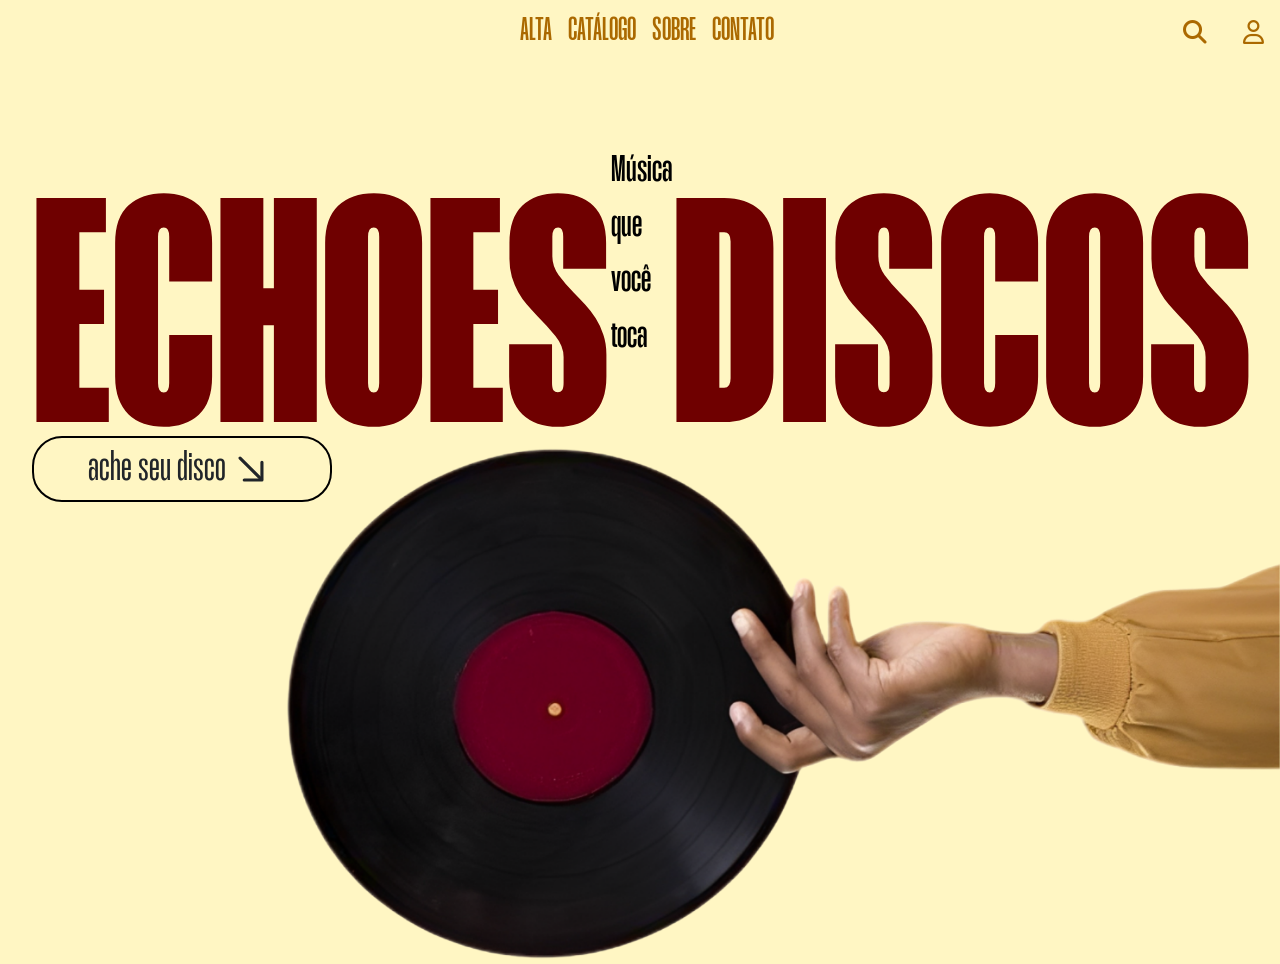
==== index.html @ 14f01882 "commit 1.0 header e hero section completas, sem reponsividade" ====
<!DOCTYPE html>
<html lang="en">
<head>
    <meta charset="UTF-8">
    <meta name="viewport" content="width=device-width, initial-scale=1.0">
    <link rel="icon" type="image/x-icon" href="./assets/img/favicon.png">
    <title>Echoes Discos</title>
    <link href="https://cdn.jsdelivr.net/npm/bootstrap@5.3.8/dist/css/bootstrap.min.css" rel="stylesheet" integrity="sha384-sRIl4kxILFvY47J16cr9ZwB07vP4J8+LH7qKQnuqkuIAvNWLzeN8tE5YBujZqJLB" crossorigin="anonymous">
    <link rel="stylesheet" href="https://cdnjs.cloudflare.com/ajax/libs/font-awesome/6.5.1/css/all.min.css" integrity="sha512-DTOQO9RWCH3ppGqcWaEA1BIZOC6xxalwEsw9c2QQeAIftl+Vegovlnee1c9QX4TctnWMn13TZye+giMm8e2LwA==" crossorigin="anonymous" referrerpolicy="no-referrer"/>
    <link href="style.css" rel="stylesheet">
</head>
<body>
    <nav class="navbar navbar-expand-lg">
        <div class="container-fluid">
            <button class="navbar-toggler" type="button" data-bs-toggle="collapse" data-bs-target="#navbarNav" aria-controls="navbarNav" aria-expanded="false" aria-label="Toggle navigation">
            <span class="navbar-toggler-icon"></span>
            </button>
            <div class="collapse navbar-collapse" id="navbarNav">
                <ul class="navbar-nav">
                    <li class="nav-item">
                    <a class="nav-link" href="#">Alta</a>
                    </li>
                    <li class="nav-item">
                    <a class="nav-link" href="#">Catálogo</a>
                    </li>
                    <li class="nav-item">
                    <a class="nav-link" href="#">Sobre</a>
                    </li>
                    <li class="nav-item">
                    <a class="nav-link" href="#">Contato</a>
                    </li>
                </ul>
            </div>
        </div>
        
        
        <i class="fa-solid fa-magnifying-glass fa-xl" style="color: #ab6900; width: 3rem;"></i>
        <i class="fa-regular fa-user fa-xl" style="color: #ab6900;"></i>
    </nav>

    <section class="hero">

        <div class="title">
            <h1 class="echoes">ECHOES</h1>
            <p class="desc">Música que você toca</p>
            <h1 class="discos">DISCOS</h1>
        </div>

        <div class="button">
            <a href="#catalogue" class="btn">ache seu disco<svg width="50" height="50" fill="none" viewBox="0 0 24 24"> <path stroke="currentColor" stroke-linecap="round" stroke-linejoin="round" stroke-width="1.5" d="M17.25 8.75V17.25H8.75"></path><path stroke="currentColor" stroke-linecap="round" stroke-linejoin="round" stroke-width="1.5" d="M17 17L6.75 6.75"></path>
            </svg></a>
        </div>

        <div class="arm">
            <img src="./assets/img/bracoreso.png" class="arm-vinyl" alt="Mão segurando disco">
        </div>
    </section>

    <script src="https://cdn.jsdelivr.net/npm/bootstrap@5.3.8/dist/js/bootstrap.bundle.min.js" integrity="sha384-FKyoEForCGlyvwx9Hj09JcYn3nv7wiPVlz7YYwJrWVcXK/BmnVDxM+D2scQbITxI" crossorigin="anonymous"></script>
</body>
</html>
---- style.css ----
/* Fontes */

@font-face {
    font-family: 'Mango';
    src: url('./assets/fonts/MangoGrotesque-Black.ttf') format('truetype');
    font-weight: 900;
}

@font-face {
    font-family: 'Mango';
    src: url('./assets/fonts/MangoGrotesque-Bold.ttf') format('truetype');
    font-weight: 800;
}

@font-face {
    font-family: 'Mango';
    src: url('./assets/fonts/MangoGrotesque-ExtraBold.ttf') format('truetype');
    font-weight: 700;
}

@font-face {
    font-family: 'Mango';
    src: url('./assets/fonts/MangoGrotesque-Medium.ttf') format('truetype');
    font-weight: 600;
}

@font-face {
    font-family: 'Mango';
    src: url('./assets/fonts/MangoGrotesque-Regular.ttf') format('truetype');
    font-weight: 500;
}

@font-face {
    font-family: 'Mango';
    src: url('./assets/fonts/MangoGrotesque-SemiBold.ttf') format('truetype');
    font-weight: 400;
}

/* Cores */
:root {
    --bege: #FFF6C3;
    --vermelho-fundo: #320D01;
    --vermelho-fonte: #6F0000;
    --amarelo: #AB6900;
    --amarelo-hover: #593700
}

/* Geral */

html {
    scroll-behavior: smooth;
}

body {
    margin: 0px;
    padding: 0px;
}

/* Header */

.navbar.navbar-expand-lg {
    background-color: var(--bege);
    display: flex;
}

.collapse.navbar-collapse {
    background-color: var(--bege);
    justify-content: center;
    padding-left: 7rem;
}

.nav-link {
    color: var(--amarelo);
    font-family: 'Mango';
    font-weight: 600;
    font-size: 2rem;
    padding: 0px;
    text-transform: uppercase;
}

.nav-link:hover {
    color: var(--amarelo-hover);
    text-decoration: underline;
    text-decoration-thickness: 1.5px;
}

i {
    justify-content: right;
    margin-right: 1rem;
}

i:hover {
    color: var(--amarelo-hover) !important;
}

/* Hero */

.hero {
    height: 100vh;
    background-color: var(--bege);
    display: flex;
    position: relative;
    flex-direction: column;
    padding-left: 2rem;
    padding-right: 2rem;
    padding-top: 5rem;
}

/* Hero - imagem */

.arm {
    bottom: 0;
    right: 0;
    z-index: 100;
    position: absolute;
}

.arm-vinyl {
    width: 63rem;
}

/* Hero - textos */

.title {
    display: flex;
    flex-direction: row;
    color: var(--vermelho-fonte);
    width: 100%;
    margin-bottom: -100px;
}

.echoes {
    font-family: 'Mango';
    font-weight: 700;
    font-size: 20rem;
}

.discos {
    font-family: 'Mango';
    font-weight: 700;
    font-size: 20rem;
    margin-left: auto;
}

.desc {
    font-family: 'Mango';
    font-weight: 600;
    font-size: 2.3rem;
    margin-left: auto;
    margin-left: auto;
    color: black;
}

/* Hero - botão */

.button {
    width: 300px;
    border: 2px solid black;
    border-radius: 30px;
    text-align: center;
    margin-bottom: auto;
    transition: transform 0.3s ease;
}

.btn {
    font-family: 'Mango';
    font-weight: 500;
    font-size: 2.5rem;
    padding-top: 0px;
    padding-bottom: 0px;
}

.button:hover {
    transform: scale(1.1);
}
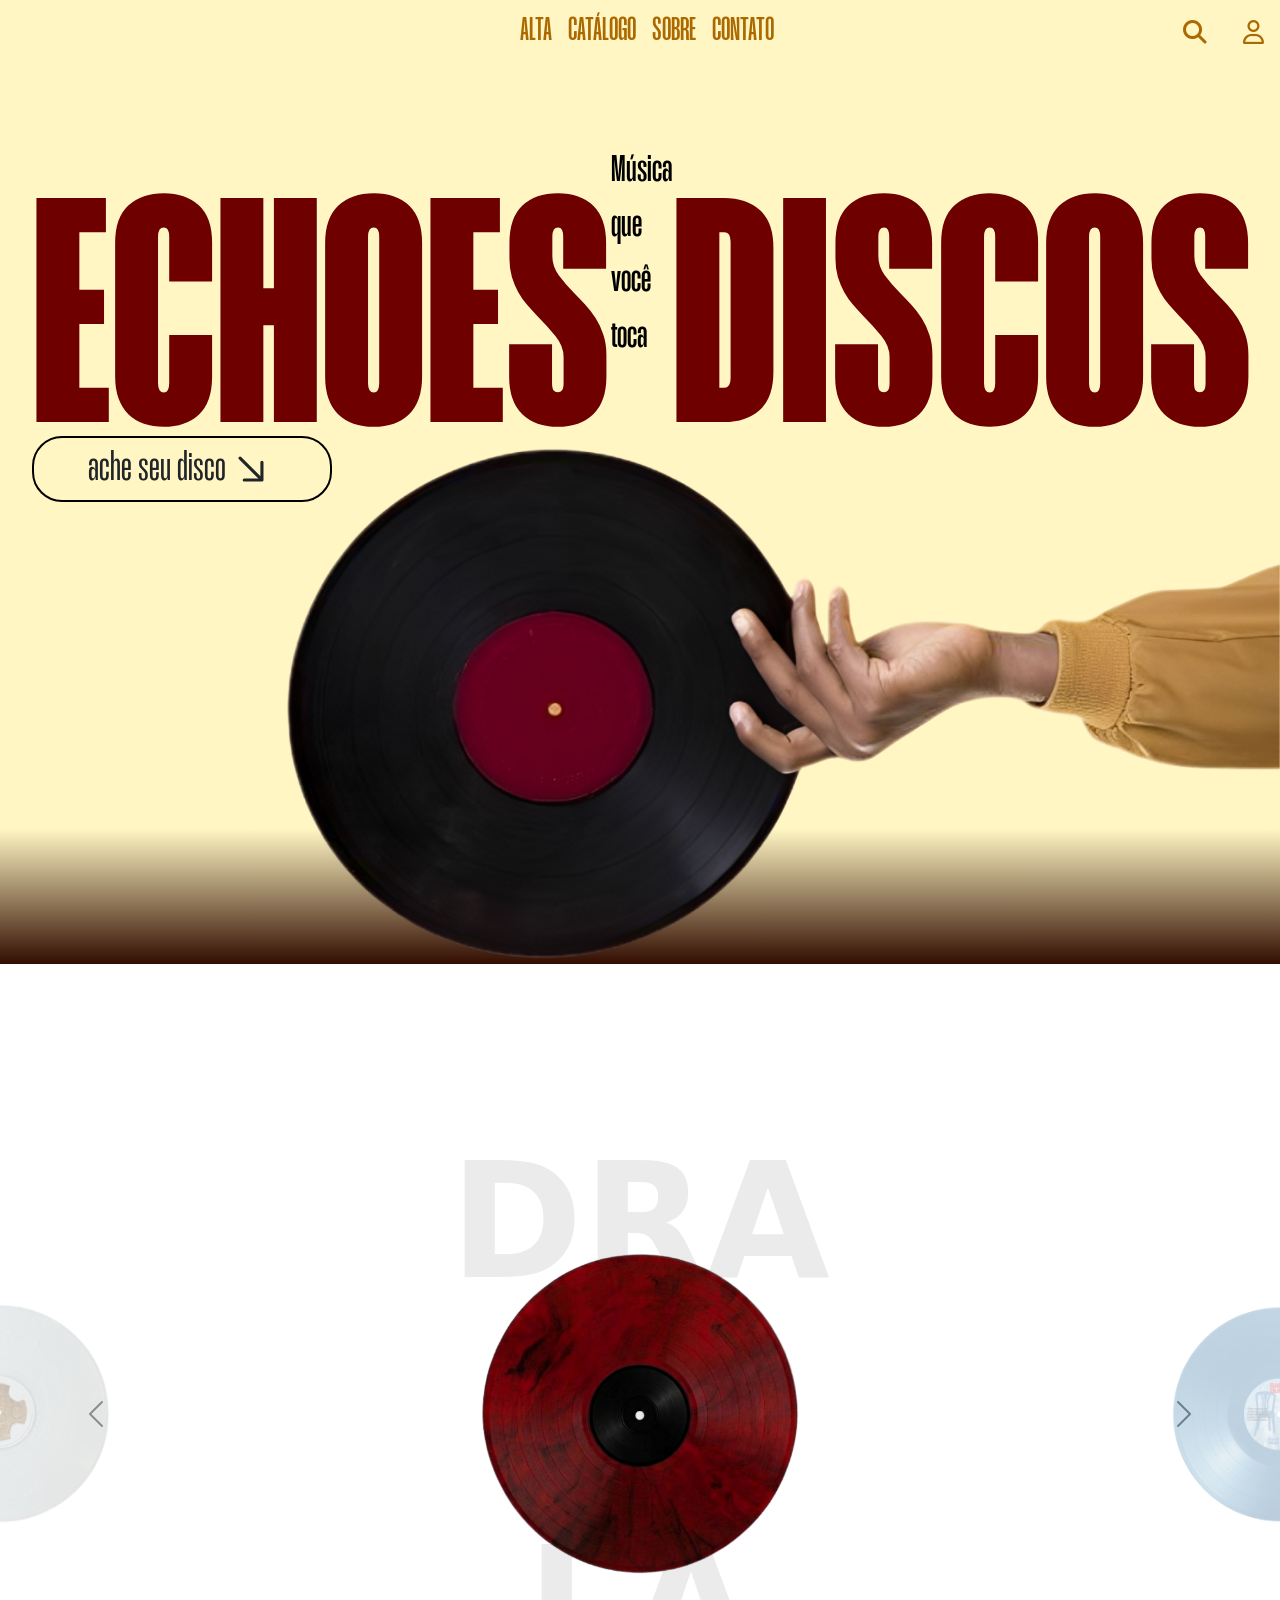
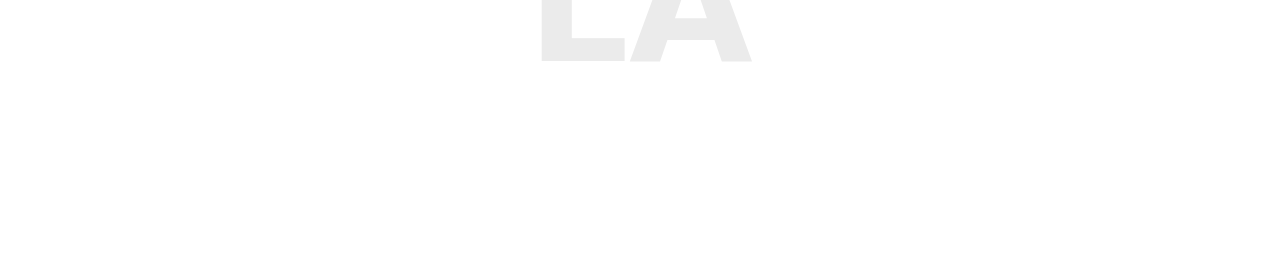
==== commit 86dafeaa: "commit 2.0 carrossel em alta (apenas html e css) e protótipo (não funcional ainda) do javascript do " ====
--- a/index.html
+++ b/index.html
@@ -56,6 +56,81 @@
         </div>
     </section>
 
+    <div id="customCarousel" class="carousel slide" data-bs-ride="carousel">
+
+  <div class="carousel-inner">
+
+    <!-- SLIDE 1 -->
+    <div class="carousel-item active" data-bg="#320D01">
+      <div class="carousel-content">
+
+        <h1 class="bg-text">DRA<br>CU<br>LA</h1>
+
+        <img src="./assets/img/dracula.png" class="disco-principal">
+
+        <div class="side-preview left">
+          <img src="./assets/img/mansbff.png">
+        </div>
+
+        <div class="side-preview right">
+          <img src="./assets/img/dtmf.png">
+        </div>
+
+      </div>
+    </div>
+
+    <!-- SLIDE 2 -->
+    <div class="carousel-item" data-bg="#003459">
+      <div class="carousel-content">
+        
+        <h1 class="bg-text">DEBÍ<br>TIRAR<br>MAS<br>FOTOS</h1>
+
+        <img src="./assets/img/dtmf.png" class="disco-principal">
+
+        <div class="side-preview left">
+          <img src="./assets/img/dracula.png">
+        </div>
+
+        <div class="side-preview right">
+          <img src="./assets/img/mansbff.png">
+        </div>
+
+      </div>
+    </div>
+
+    <!-- SLIDE 3 -->
+    <div class="carousel-item" data-bg="#80BFD3">
+      <div class="carousel-content">
+
+        <h1 class="bg-text">MAN'S<br>BEST<br>FRIEND</h1>
+
+        <img src="./assets/img/mansbff.png" class="disco-principal">
+
+        <div class="side-preview left">
+          <img src="./assets/img/dtmf.png">
+        </div>
+
+        <div class="side-preview right">
+          <img src="./assets/img/dracula.png">
+        </div>
+
+      </div>
+    </div>
+
+  </div>
+
+  <!-- CONTROLES -->
+  <button class="carousel-control-prev" type="button" data-bs-target="#customCarousel" data-bs-slide="prev">
+    <span class="carousel-control-prev-icon"></span>
+  </button>
+
+  <button class="carousel-control-next" type="button" data-bs-target="#customCarousel" data-bs-slide="next">
+    <span class="carousel-control-next-icon"></span>
+  </button>
+
+</div>
+
     <script src="https://cdn.jsdelivr.net/npm/bootstrap@5.3.8/dist/js/bootstrap.bundle.min.js" integrity="sha384-FKyoEForCGlyvwx9Hj09JcYn3nv7wiPVlz7YYwJrWVcXK/BmnVDxM+D2scQbITxI" crossorigin="anonymous"></script>
+    <script src="style.css"></script>
 </body>
 </html>
--- a/style.css
+++ b/style.css
@@ -97,7 +97,7 @@
 
 .hero {
     height: 100vh;
-    background-color: var(--bege);
+    background: linear-gradient(#FFF6C3 85%, #320D01); 
     display: flex;
     position: relative;
     flex-direction: column;
@@ -172,4 +172,80 @@
 
 .button:hover {
     transform: scale(1.1);
+}
+
+/* Em Alta - carrossel */
+
+#customCarousel {
+  height: 100vh;
+  transition: background-color 0.5s ease;
+}
+
+.carousel-item {
+  height: 100vh;
+}
+
+.carousel-content {
+  position: relative;
+  width: 100%;
+  height: 100%;
+}
+
+/* Em Alta - carrossel - texto de fundo */
+
+.bg-text {
+  position: absolute;
+  width: 100%;
+  text-align: center;
+  top: 50%;
+  transform: translateY(-50%);
+  font-size: 10rem;
+  font-weight: bold;
+  color: black;
+  opacity: 0.08;
+  z-index: 1;
+}
+
+/* Em Alta - carrossel - disco central */
+
+.disco-principal {
+  position: absolute;
+  width: 320px;
+  left: 50%;
+  top: 50%;
+  transform: translate(-50%, -50%);
+  z-index: 3;
+}
+
+/* Em Alta - carrossel - previews */
+
+.side-preview {
+  position: absolute;
+  top: 50%;
+  transform: translateY(-50%);
+  width: 220px;
+  height: 220px;
+  overflow: hidden;
+  opacity: 0.3;
+  z-index: 2;
+}
+
+.side-preview img {
+  width: 100%;
+  height: 100%;
+  object-fit: cover;
+  border-radius: 50%;
+}
+
+.side-preview.left {
+  left: -110px;
+}
+
+.side-preview.right {
+  right: -110px;
+}
+
+.carousel-control-prev-icon,
+.carousel-control-next-icon {
+  filter: invert(1);
 }
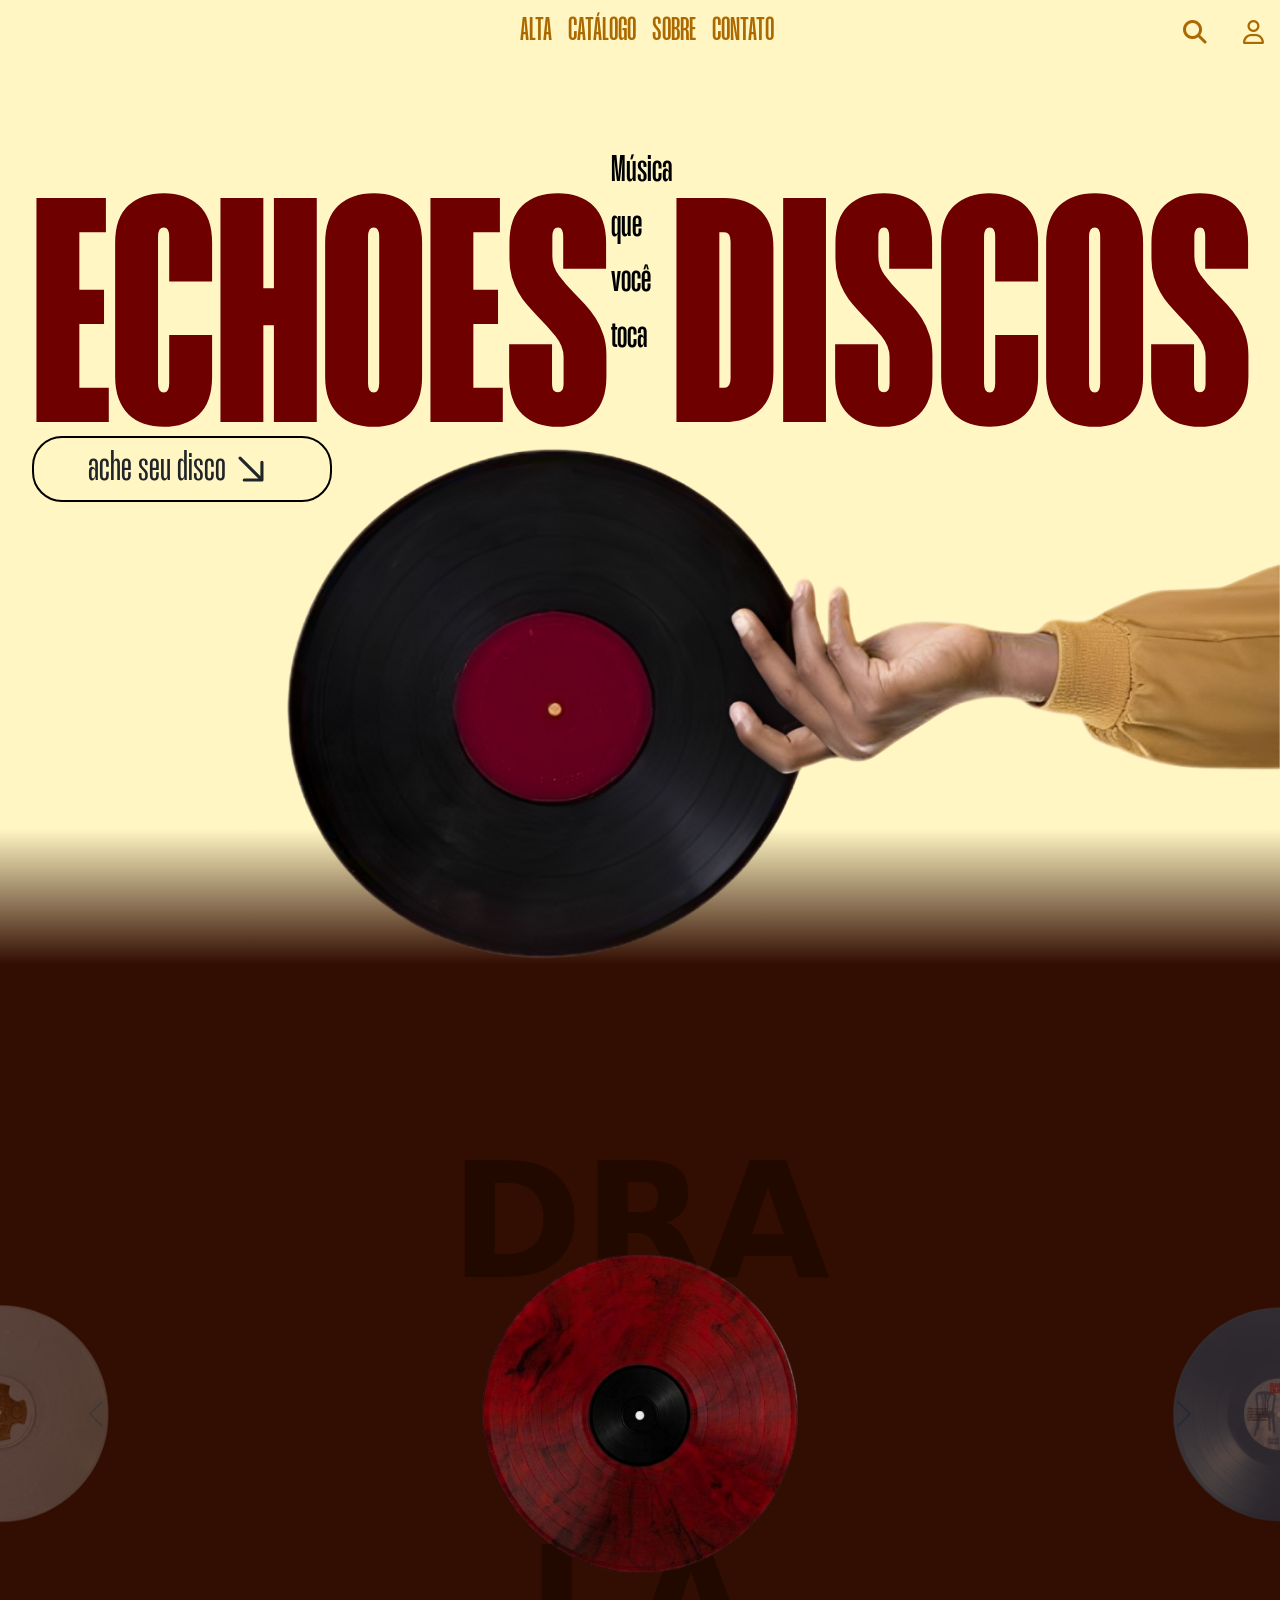
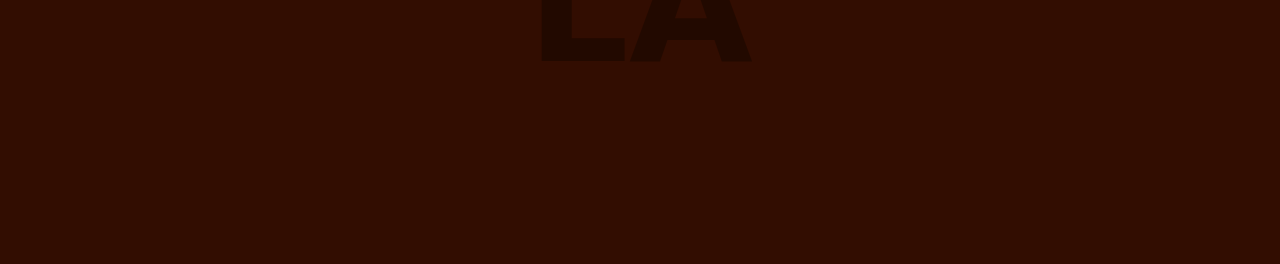
==== commit c3388bac: "commit 3.0 Carrossel funcional yippie" ====
--- a/index.html
+++ b/index.html
@@ -60,7 +60,6 @@
 
   <div class="carousel-inner">
 
-    <!-- SLIDE 1 -->
     <div class="carousel-item active" data-bg="#320D01">
       <div class="carousel-content">
 
@@ -79,7 +78,6 @@
       </div>
     </div>
 
-    <!-- SLIDE 2 -->
     <div class="carousel-item" data-bg="#003459">
       <div class="carousel-content">
         
@@ -98,7 +96,6 @@
       </div>
     </div>
 
-    <!-- SLIDE 3 -->
     <div class="carousel-item" data-bg="#80BFD3">
       <div class="carousel-content">
 
@@ -119,7 +116,6 @@
 
   </div>
 
-  <!-- CONTROLES -->
   <button class="carousel-control-prev" type="button" data-bs-target="#customCarousel" data-bs-slide="prev">
     <span class="carousel-control-prev-icon"></span>
   </button>
@@ -131,6 +127,6 @@
 </div>
 
     <script src="https://cdn.jsdelivr.net/npm/bootstrap@5.3.8/dist/js/bootstrap.bundle.min.js" integrity="sha384-FKyoEForCGlyvwx9Hj09JcYn3nv7wiPVlz7YYwJrWVcXK/BmnVDxM+D2scQbITxI" crossorigin="anonymous"></script>
-    <script src="style.css"></script>
+    <script src="script.js"></script>
 </body>
 </html>
--- a/style.css
+++ b/style.css
@@ -202,7 +202,7 @@
   font-size: 10rem;
   font-weight: bold;
   color: black;
-  opacity: 0.08;
+  opacity: 0.30;
   z-index: 1;
 }
 
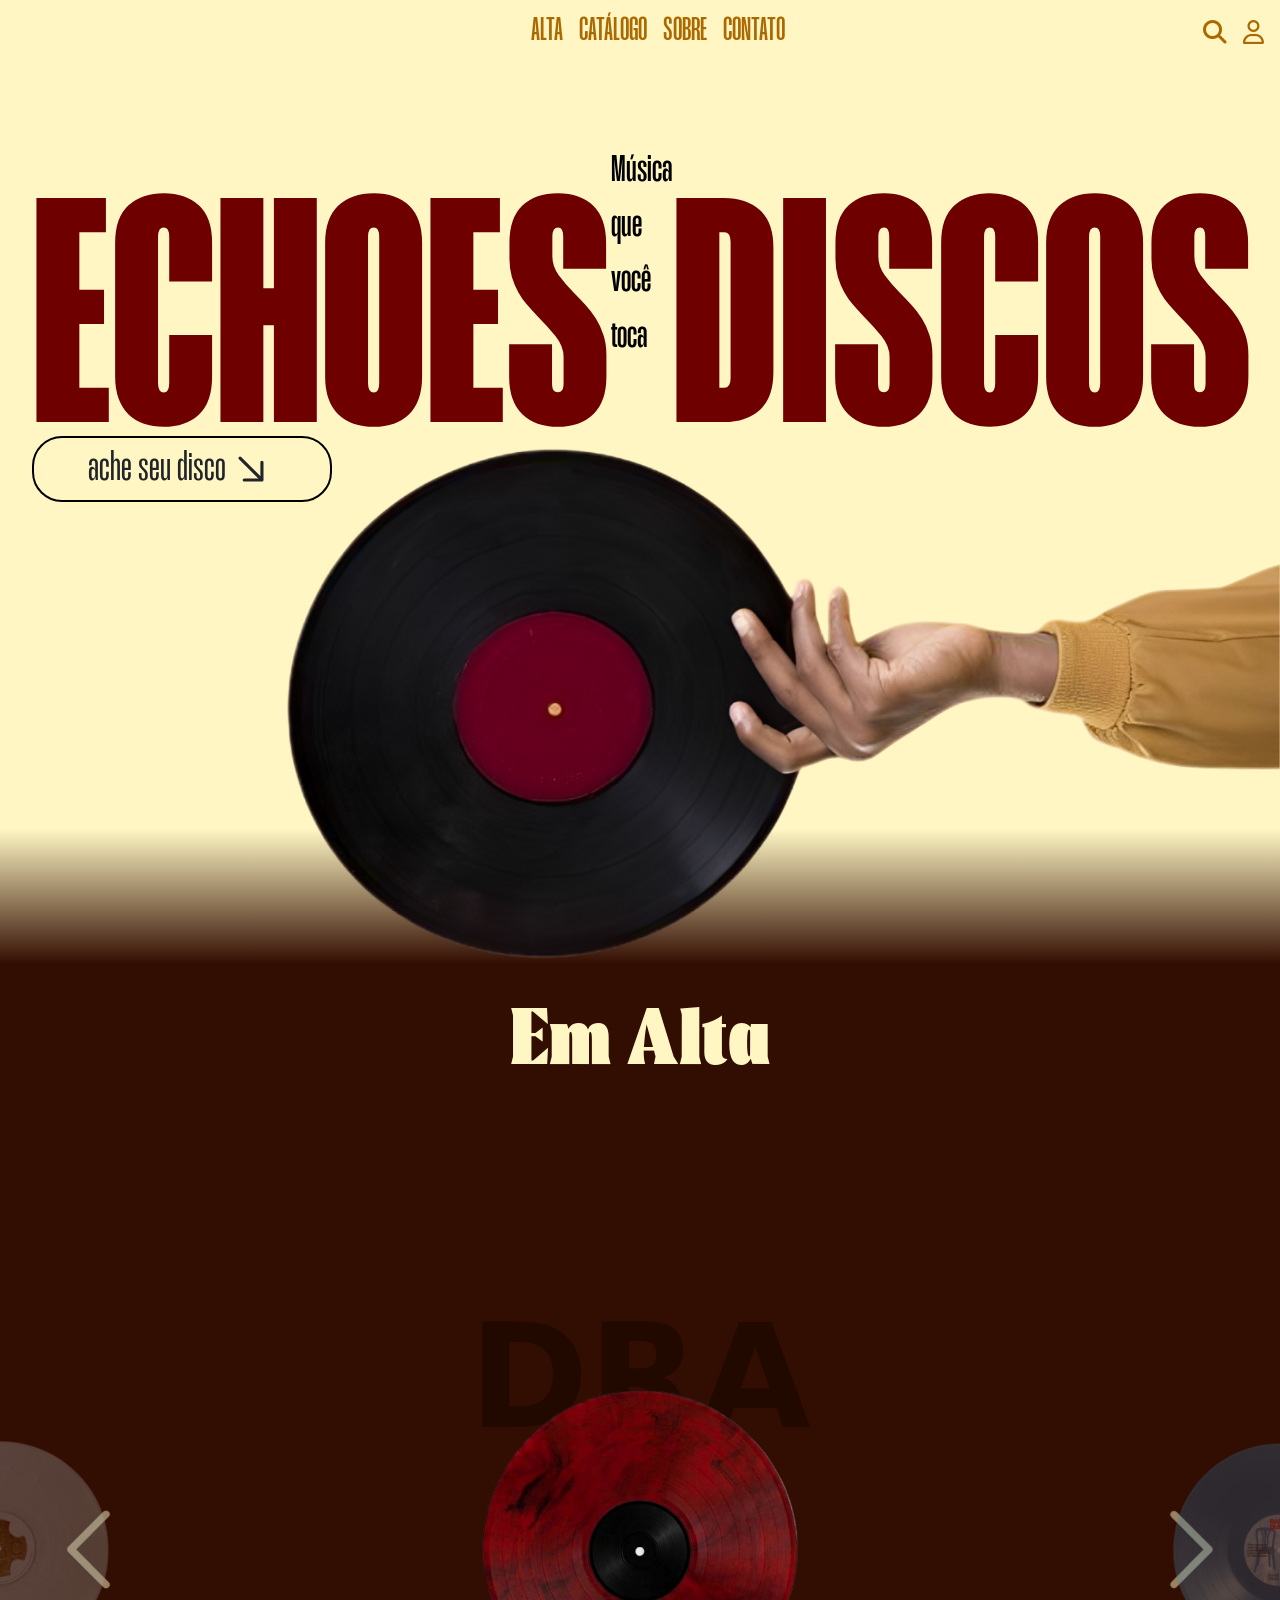
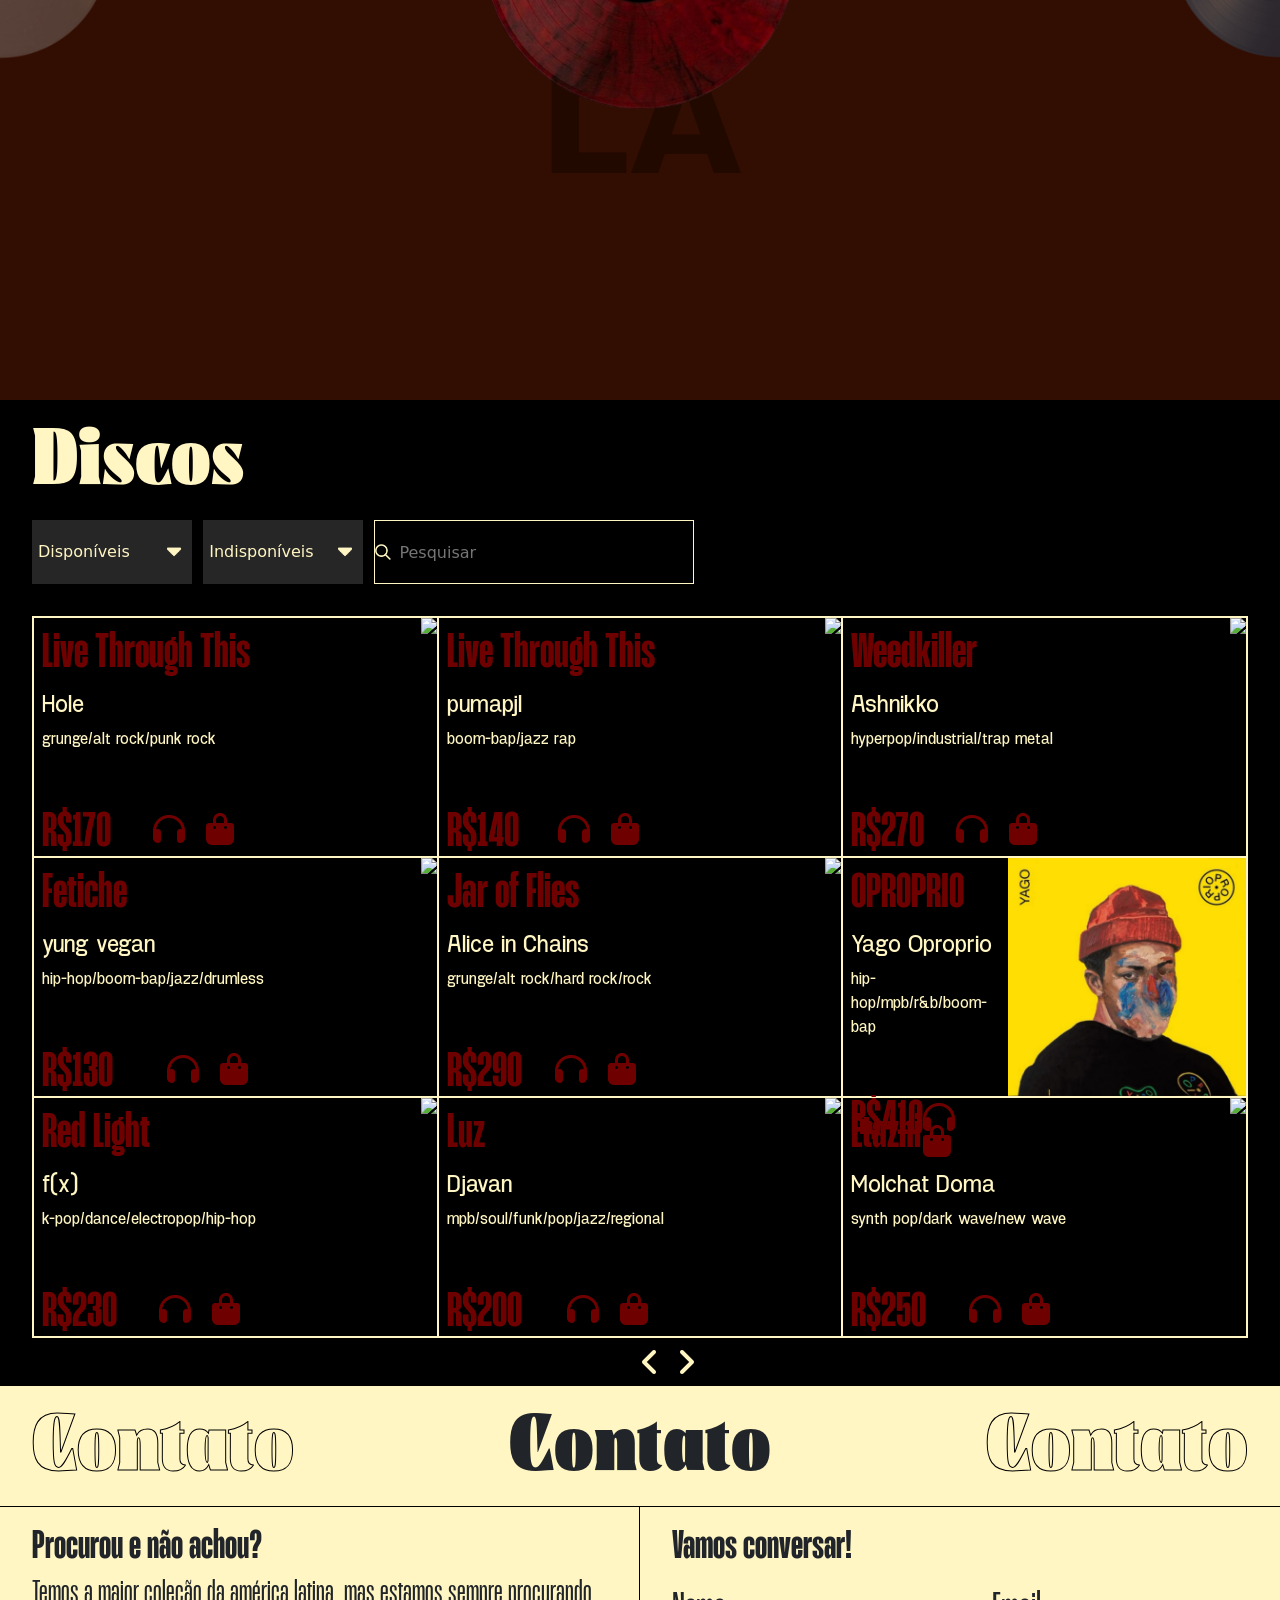
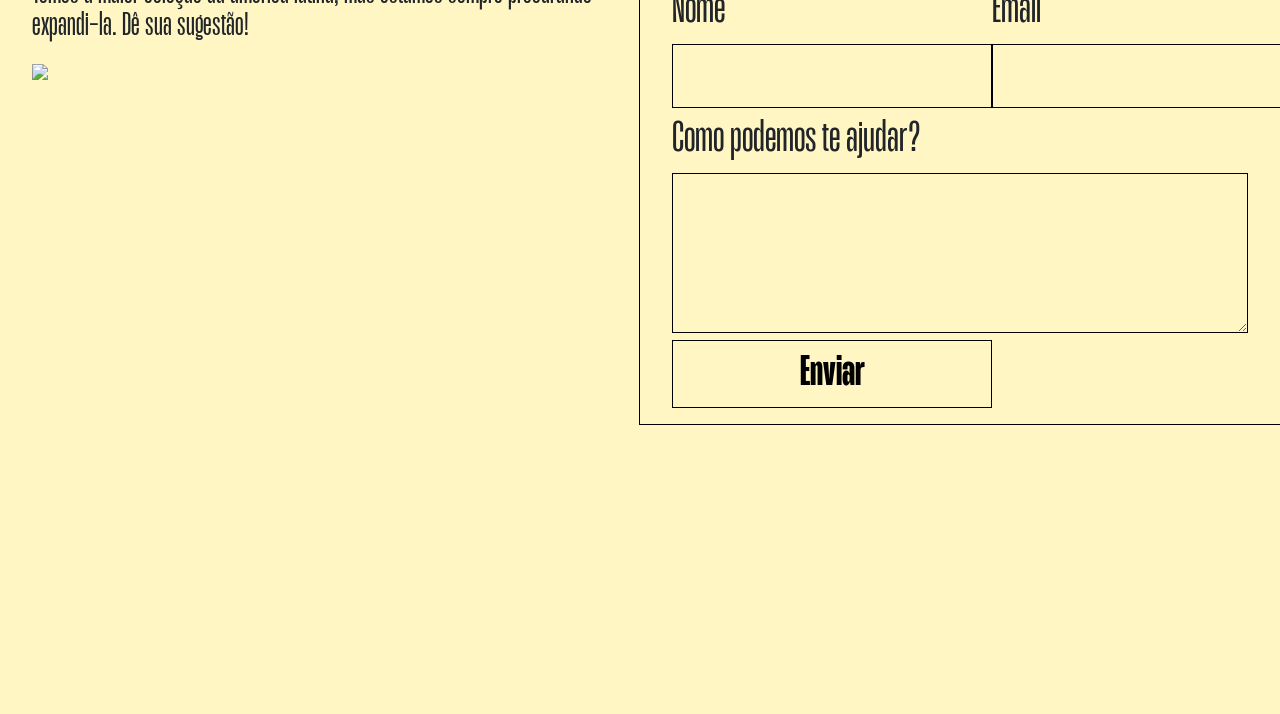
==== commit 75ceaa25: "commit 4.0 Catálogo finalizado, aba de contato pelo metade" ====
--- a/index.html
+++ b/index.html
@@ -10,6 +10,8 @@
     <link href="style.css" rel="stylesheet">
 </head>
 <body>
+
+  <!-- Header e Navbar -->
     <nav class="navbar navbar-expand-lg">
         <div class="container-fluid">
             <button class="navbar-toggler" type="button" data-bs-toggle="collapse" data-bs-target="#navbarNav" aria-controls="navbarNav" aria-expanded="false" aria-label="Toggle navigation">
@@ -34,10 +36,11 @@
         </div>
         
         
-        <i class="fa-solid fa-magnifying-glass fa-xl" style="color: #ab6900; width: 3rem;"></i>
+        <i class="fa-solid fa-magnifying-glass fa-xl" style="color: #ab6900;"></i>
         <i class="fa-regular fa-user fa-xl" style="color: #ab6900;"></i>
     </nav>
 
+    <!-- Hero -->
     <section class="hero">
 
         <div class="title">
@@ -56,63 +59,67 @@
         </div>
     </section>
 
+    <!-- Carrossel Em ALta -->
+
+    <h2 class="page-title">Em Alta</h2>
+
     <div id="customCarousel" class="carousel slide" data-bs-ride="carousel">
 
-  <div class="carousel-inner">
-
-    <div class="carousel-item active" data-bg="#320D01">
-      <div class="carousel-content">
-
-        <h1 class="bg-text">DRA<br>CU<br>LA</h1>
-
-        <img src="./assets/img/dracula.png" class="disco-principal">
-
-        <div class="side-preview left">
-          <img src="./assets/img/mansbff.png">
-        </div>
-
-        <div class="side-preview right">
-          <img src="./assets/img/dtmf.png">
-        </div>
-
-      </div>
-    </div>
-
-    <div class="carousel-item" data-bg="#003459">
-      <div class="carousel-content">
-        
-        <h1 class="bg-text">DEBÍ<br>TIRAR<br>MAS<br>FOTOS</h1>
-
-        <img src="./assets/img/dtmf.png" class="disco-principal">
-
-        <div class="side-preview left">
-          <img src="./assets/img/dracula.png">
-        </div>
-
-        <div class="side-preview right">
-          <img src="./assets/img/mansbff.png">
-        </div>
-
-      </div>
-    </div>
-
-    <div class="carousel-item" data-bg="#80BFD3">
-      <div class="carousel-content">
-
-        <h1 class="bg-text">MAN'S<br>BEST<br>FRIEND</h1>
-
-        <img src="./assets/img/mansbff.png" class="disco-principal">
-
-        <div class="side-preview left">
-          <img src="./assets/img/dtmf.png">
-        </div>
-
-        <div class="side-preview right">
-          <img src="./assets/img/dracula.png">
-        </div>
-
-      </div>
-    </div>
+    <div class="carousel-inner">
+
+      <div class="carousel-item active" data-bg="#320D01">
+        <div class="carousel-content">
+
+          <h1 class="bg-text">DRA<br>CU<br>LA</h1>
+
+          <img src="./assets/img/dracula.png" class="disco-principal">
+
+          <div class="side-preview left">
+            <img src="./assets/img/mansbff.png">
+          </div>
+
+          <div class="side-preview right">
+            <img src="./assets/img/dtmf.png">
+          </div>
+
+        </div>
+      </div>
+
+      <div class="carousel-item" data-bg="#003459">
+        <div class="carousel-content">
+          
+          <h1 class="bg-text">DEBÍ<br>TIRAR<br>MAS<br>FOTOS</h1>
+
+          <img src="./assets/img/dtmf.png" class="disco-principal">
+
+          <div class="side-preview left">
+            <img src="./assets/img/dracula.png">
+          </div>
+
+          <div class="side-preview right">
+            <img src="./assets/img/mansbff.png">
+          </div>
+
+        </div>
+      </div>
+
+      <div class="carousel-item" data-bg="#80BFD3">
+        <div class="carousel-content">
+
+          <h1 class="bg-text">MAN'S<br>BEST<br>FRIEND</h1>
+
+          <img src="./assets/img/mansbff.png" class="disco-principal">
+
+          <div class="side-preview left">
+            <img src="./assets/img/dtmf.png">
+          </div>
+
+          <div class="side-preview right">
+            <img src="./assets/img/dracula.png">
+          </div>
+
+        </div>
+      </div>
 
   </div>
 
@@ -125,6 +132,208 @@
   </button>
 
 </div>
+
+<!-- Catálogo -->
+<section class="catalogue">
+
+  <div class="row">
+    <h2 class="page-title-discos">Discos</h2>
+
+    <div class="filtros">
+      <button class="disponiveis">Disponíveis <img class="setinha" src="/assets/img/sort-down-solid.png"></button>
+
+      <button class="indisponiveis">Indisponíveis <img class="setinha" src="/assets/img/sort-down-solid.png"></button>
+
+      <input type="text" id="pesquisa" onkeyup="pesquisaCatalogo()" placeholder="Pesquisar">
+    </div>
+  </div>
+
+  <div class="catalogo">
+
+    <div class="disco">
+      <div class="info">
+        <h3 class="name">Live Through This</h3>
+        <h4 class="artist">Hole</h4>
+        <p class="genres">grunge/alt rock/punk rock</p>
+        <div class="price">
+          <h3 class="preco">R$170</h3>
+          <div class="icons">
+            <i class="fa-solid fa-headphones fa-2xl" style="color: #6f0000;"></i>
+            <i class="fa-solid fa-bag-shopping fa-2xl" style="color: #6f0000;"></i>
+          </div>
+        </div>
+      </div>
+      <img class="cover" src="/assets/img/hole.png">
+    </div>
+    <div class="disco">
+      <div class="info">
+        <h3 class="name">Live Through This</h3>
+        <h4 class="artist">pumapjl</h4>
+        <p class="genres">boom-bap/jazz rap</p>
+        <div class="price">
+          <h3 class="preco">R$140</h3>
+          <div class="icons">
+            <i class="fa-solid fa-headphones fa-2xl" style="color: #6f0000;"></i>
+            <i class="fa-solid fa-bag-shopping fa-2xl" style="color: #6f0000;"></i>
+          </div>
+        </div>
+      </div>
+      <img class="cover" src="/assets/img/pumapjl.png">
+    </div>
+    <div class="disco">
+      <div class="info">
+        <h3 class="name">Weedkiller</h3>
+        <h4 class="artist">Ashnikko</h4>
+        <p class="genres">hyperpop/industrial/trap metal</p>
+        <div class="price">
+          <h3 class="preco">R$270</h3>
+          <div class="icons">
+            <i class="fa-solid fa-headphones fa-2xl" style="color: #6f0000;"></i>
+            <i class="fa-solid fa-bag-shopping fa-2xl" style="color: #6f0000;"></i>
+          </div>
+        </div>
+      </div>
+      <img class="cover" src="/assets/img/ashnikko.png">
+    </div>
+    <div class="disco">
+      <div class="info">
+        <h3 class="name">Fetiche</h3>
+        <h4 class="artist">yung vegan</h4>
+        <p class="genres">hip-hop/boom-bap/jazz/drumless</p>
+        <div class="price">
+          <h3 class="preco">R$130</h3>
+          <div class="icons">
+            <i class="fa-solid fa-headphones fa-2xl" style="color: #6f0000;"></i>
+            <i class="fa-solid fa-bag-shopping fa-2xl" style="color: #6f0000;"></i>
+          </div>
+        </div>
+      </div>
+      <img class="cover" src="/assets/img/vegan.png">
+    </div>
+    <div class="disco">
+      <div class="info">
+        <h3 class="name">Jar of Flies</h3>
+        <h4 class="artist">Alice in Chains</h4>
+        <p class="genres">grunge/alt rock/hard rock/rock</p>
+        <div class="price">
+          <h3 class="preco">R$290</h3>
+          <div class="icons">
+            <i class="fa-solid fa-headphones fa-2xl" style="color: #6f0000;"></i>
+            <i class="fa-solid fa-bag-shopping fa-2xl" style="color: #6f0000;"></i>
+          </div>
+        </div>
+      </div>
+      <img class="cover" src="/assets/img/alice.png">
+    </div>
+    <div class="disco">
+      <div class="info">
+        <h3 class="name">OPROPRIO</h3>
+        <h4 class="artist">Yago Oproprio</h4>
+        <p class="genres">hip-hop/mpb/r&b/boom-bap</p>
+        <div class="price">
+          <h3 class="preco">R$410</h3>
+          <div class="icons">
+            <i class="fa-solid fa-headphones fa-2xl" style="color: #6f0000;"></i>
+            <i class="fa-solid fa-bag-shopping fa-2xl" style="color: #6f0000;"></i>
+          </div>
+        </div>
+      </div>
+      <img class="cover" src="/assets/img/yago.png">
+    </div>
+    <div class="disco">
+      <div class="info">
+        <h3 class="name">Red Light</h3>
+        <h4 class="artist">f(x)</h4>
+        <p class="genres">k-pop/dance/electropop/hip-hop</p>
+        <div class="price">
+          <h3 class="preco">R$230</h3>
+          <div class="icons">
+            <i class="fa-solid fa-headphones fa-2xl" style="color: #6f0000;"></i>
+            <i class="fa-solid fa-bag-shopping fa-2xl" style="color: #6f0000;"></i>
+          </div>
+        </div>
+      </div>
+      <img class="cover" src="/assets/img/fx.png">
+    </div>
+    <div class="disco">
+      <div class="info">
+        <h3 class="name">Luz</h3>
+        <h4 class="artist">Djavan</h4>
+        <p class="genres">mpb/soul/funk/pop/jazz/regional</p>
+        <div class="price">
+          <h3 class="preco">R$200</h3>
+          <div class="icons">
+            <i class="fa-solid fa-headphones fa-2xl" style="color: #6f0000;"></i>
+            <i class="fa-solid fa-bag-shopping fa-2xl" style="color: #6f0000;"></i>
+          </div>
+        </div>
+      </div>
+      <img class="cover" src="/assets/img/djavan.png">
+    </div>
+    <div class="disco">
+      <div class="info">
+        <h3 class="name">Etazhi </h3>
+        <h4 class="artist">Molchat Doma</h4>
+        <p class="genres">synth pop/dark wave/new wave</p>
+        <div class="price">
+          <h3 class="preco">R$250</h3>
+          <div class="icons">
+            <i class="fa-solid fa-headphones fa-2xl" style="color: #6f0000;"></i>
+            <i class="fa-solid fa-bag-shopping fa-2xl" style="color: #6f0000;"></i>
+          </div>
+        </div>
+      </div>
+      <img class="cover" src="/assets/img/molchat.png">
+    </div>
+  </div>
+
+  <div class="prev-next">
+    <i class="fa-solid fa-angle-left fa-2xl" style="color: rgb(255, 246, 194);"></i>
+    <i class="fa-solid fa-angle-right fa-2xl" style="color: rgb(255, 246, 194);"></i>
+  </div>
+
+</section>
+
+<section class="contact">
+
+  <div class="title-contact">
+    <h2 class="page-title-contato-inv">Contato</h2>
+    <h2 class="page-title-contato">Contato</h2>
+    <h2 class="page-title-contato-inv">Contato</h2>
+  </div>
+
+  <div class="metades">
+    <div class="acervo">
+      <h5 class="procurou">Procurou e não achou?</h5>
+      <p class="sugestao">Temos a maior coleção da américa latina, mas estamos sempre procurando expandi-la. Dê sua sugestão!</p>
+      <img class="colecao" src="/assets/img/discos.png">
+    </div>
+
+    <div class="formulario">
+      <h3 class="conversa">Vamos conversar!</h3>
+
+        <form class="dados">
+          <div class="cubos">
+            <div class="cube">
+              <label for="nome" class="label">Nome</label><br>
+              <input type="text" class="name-put" id="nome" placeholder="">
+            </div>
+            <div class="cube">
+              <label for="email" class="label">Email</label><br>
+              <input type="email" class="email-put" id="email" placeholder="">
+            </div>
+          </div>
+          <div class="sugira">
+            <label for="nome" class="label">Como podemos te ajudar?</label><br>
+            <textarea type="text" name="text" cols="35" rows="10" required></textarea>
+          </div>
+          <button type="submit" class="enviar">Enviar</button>
+        </form>
+      </div>
+    </div>
+  </div>
+
+</section>
 
     <script src="https://cdn.jsdelivr.net/npm/bootstrap@5.3.8/dist/js/bootstrap.bundle.min.js" integrity="sha384-FKyoEForCGlyvwx9Hj09JcYn3nv7wiPVlz7YYwJrWVcXK/BmnVDxM+D2scQbITxI" crossorigin="anonymous"></script>
     <script src="script.js"></script>
--- a/style.css
+++ b/style.css
@@ -34,6 +34,16 @@
     font-family: 'Mango';
     src: url('./assets/fonts/MangoGrotesque-SemiBold.ttf') format('truetype');
     font-weight: 400;
+}
+
+@font-face {
+    font-family: 'Calfine';
+    src: url('./assets/fonts/Calfinedemo.otf') format('opentype');
+}
+
+@font-face {
+    font-family: 'Blackbird';
+    src: url('./assets/fonts/blackbird.otf') format('opentype');
 }
 
 /* Cores */
@@ -174,6 +184,16 @@
     transform: scale(1.1);
 }
 
+/* Em Alta - título */
+
+.page-title {
+    text-align: center;
+    font-family: 'Calfine';
+    font-size: 5rem;
+    color: var(--bege);
+    padding-top: 2rem;
+}
+
 /* Em Alta - carrossel */
 
 #customCarousel {
@@ -199,7 +219,7 @@
   text-align: center;
   top: 50%;
   transform: translateY(-50%);
-  font-size: 10rem;
+  font-size: 9rem;
   font-weight: bold;
   color: black;
   opacity: 0.30;
@@ -245,7 +265,270 @@
   right: -110px;
 }
 
-.carousel-control-prev-icon,
 .carousel-control-next-icon {
-  filter: invert(1);
+    background-image: none;
+    background-image: url('/assets/img/seta-esquerda.png');
+    width: 5rem;
+    height: 5rem;
+}
+
+.carousel-control-prev-icon {
+    background-image: none;
+    background-image: url('/assets/img/seta-direita.png');
+    width: 5rem;
+    height: 5rem;
+}
+
+/* Catálogo */
+
+.catalogue {
+    background-color: black;
+    height: fit-content;
+    padding-left: 2rem;
+    padding-right: 2rem;
+}
+
+/* Catálogo - filtros */
+
+.filtros {
+    display: flex;
+    flex-direction: row;
+    gap: 0.7rem;
+    margin-bottom: 2rem;
+}
+
+.page-title-discos {
+    text-align: left;
+    font-family: 'Calfine';
+    font-size: 5rem;
+    color: var(--bege);
+    padding-top: 1rem;
+}
+
+.disponiveis {
+    display: flex;
+    justify-content: space-between ;
+    align-items: center;
+    border: none;
+    background-color: #262626;
+    color: var(--bege);
+    width: 10rem;
+}
+
+.indisponiveis {
+    display: flex;
+    justify-content: space-between ;
+    align-items: center;
+    border: none;
+    background-color: #262626;
+    color: var(--bege);
+    width: 10rem;
+}
+
+.setinha {
+    width: 1.5rem;
+}
+
+/* Catálogo - filtros - pesquisa */
+
+#pesquisa {
+    background-color: transparent;
+    border: 1px solid var(--bege);
+    background-image: url('/assets/img/lupa.png');
+    background-size: 1rem;
+    background-repeat: no-repeat;
+    background-position: left center;
+    padding-left: 1.5rem;
+}
+
+/* Catálogo - ...catalogo */
+
+.catalogo {
+    border: 1px solid var(--bege);
+    display: grid;
+    grid-template-columns: repeat(3, 1fr);
+}
+
+/* Catálogo - discos */
+
+.disco {
+    border: 1px solid var(--bege);
+    height: 15rem;
+    display: flex;
+    justify-content: space-between;
+}
+
+.cover {
+    height: 100%;
+}
+
+.info {
+    padding: 0.5rem;
+    display: flex;
+    flex-direction: column;
+}
+
+.name {
+    font-family: 'Mango';
+    font-weight: 800;
+    font-size: 3rem;
+    color: var(--vermelho-fonte);
+    padding: 0px;
+}
+
+.artist {
+    color: var(--bege);
+    font-family: 'Blackbird';
+}
+
+.genres {
+    color: var(--bege);
+    font-family: 'Blackbird';
+}
+
+.price {
+    display: flex;
+    flex-direction: row;
+    justify-content: space-between;
+}
+
+.preco {
+    font-family: 'Mango';
+    font-weight: 800;
+    font-size: 3rem;
+    color: var(--vermelho-fonte);
+    margin-top: 2.3rem;
+}
+
+.icons {
+    margin-top: 3.1rem;
+}
+
+/* Catálogo - botões */
+
+.prev-next {
+    height: 3rem;
+    padding-top: 1.5rem;
+    display: flex;
+    flex-direction: row;
+    margin-left: 50%;
+    margin-right: 50%;
+}
+
+/* Sobre */
+
+/* Contato */
+
+.contact {
+    height: 58rem;
+    background-color: var(--bege);
+}
+
+.title-contact {
+    display: flex;
+    flex-direction: row;
+    justify-content: space-between;
+    padding-left: 2rem;
+    padding-right: 2rem;
+    padding-top: 1rem;
+    border-bottom: 1px solid black ;
+}
+
+.page-title-contato-inv {
+    color: transparent;
+    -webkit-text-stroke: 1px black;
+    text-align: center;
+    font-family: 'Calfine';
+    font-size: 5rem;
+}
+
+.page-title-contato {
+    text-align: center;
+    font-family: 'Calfine';
+    font-size: 5rem;
+}
+
+.metades {
+    display: flex;
+    flex-direction: row;
+}
+
+.acervo {
+    width: 50%;
+    padding-left: 2rem;
+    padding-right: 2rem;
+    padding-top: 1rem;
+    padding-bottom: 1rem;
+    border-right: 1px solid black;
+}
+
+.procurou {  
+    font-family: 'Mango';
+    font-weight: 800;
+    font-size: 2.5rem;
+}
+
+.sugestao {
+    font-family: 'Mango';
+    font-weight: 500;
+    font-size: 2rem;
+    line-height: 1;
+}
+
+.colecao {
+    width: 40rem;
+}
+
+.formulario {
+    width: 50%;
+    padding-left: 2rem;
+    padding-right: 2rem;
+    padding-top: 1rem;
+    padding-bottom: 1rem;
+    border-bottom: 1px solid black;
+    height: fit-content;
+}
+
+.conversa {
+    font-family: 'Mango';
+    font-weight: 800;
+    font-size: 2.5rem;
+}
+
+/* Contato - formulário */
+
+.cubos {
+    display: flex;
+    flex-direction: row;
+    justify-content: space-between;
+}
+
+.label {
+    font-family: 'Mango';
+    font-weight: 500;
+    font-size: 2.7rem;
+    padding: 0px;
+}
+
+input {
+    border: 1px solid black;
+    background-color: transparent;
+    width: 20rem;
+    height: 4rem;
+}
+
+textarea {
+    border: 1px solid black;
+    background-color: transparent;
+    width: 100%;
+    max-height: 10rem;
+}
+
+.enviar {
+    border: 1px solid black;
+    background-color: transparent;
+    font-family: 'Mango';
+    font-weight: 800;
+    font-size: 2.7rem;
+    width: 20rem;
 }
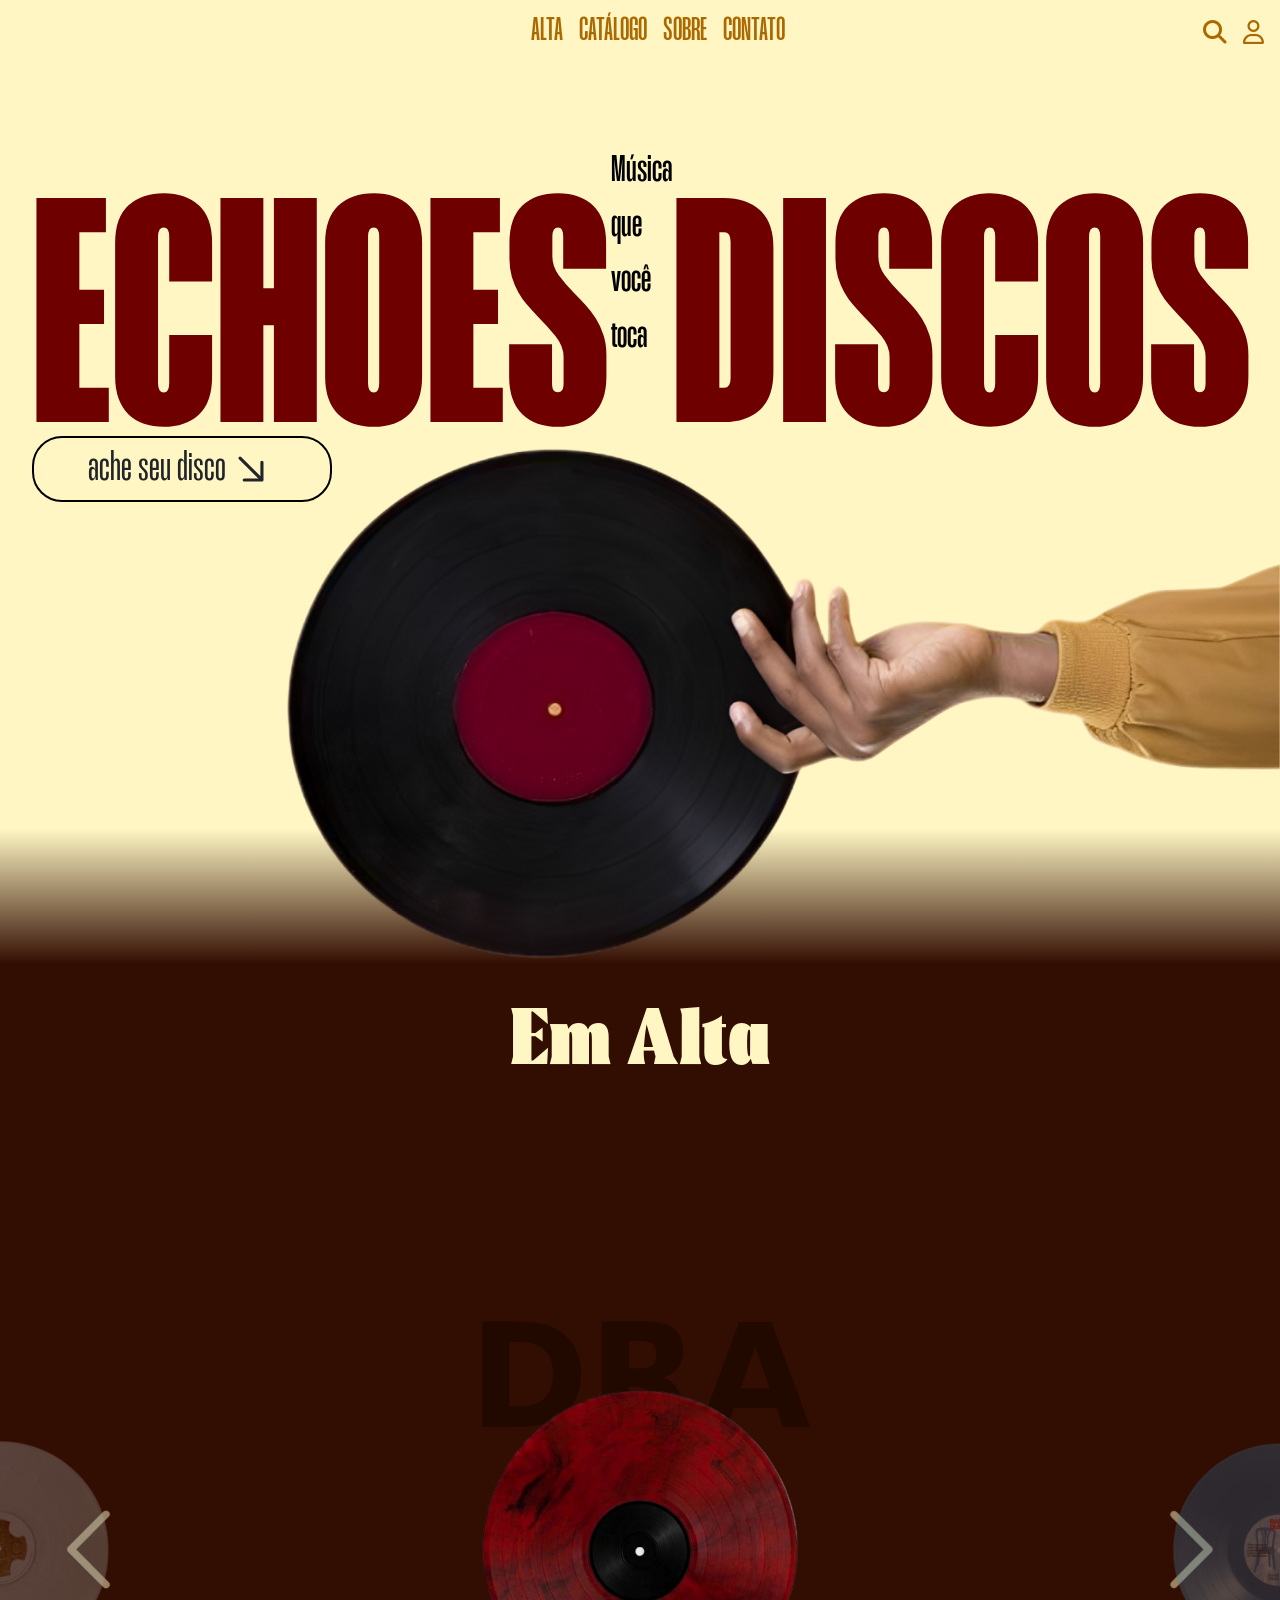
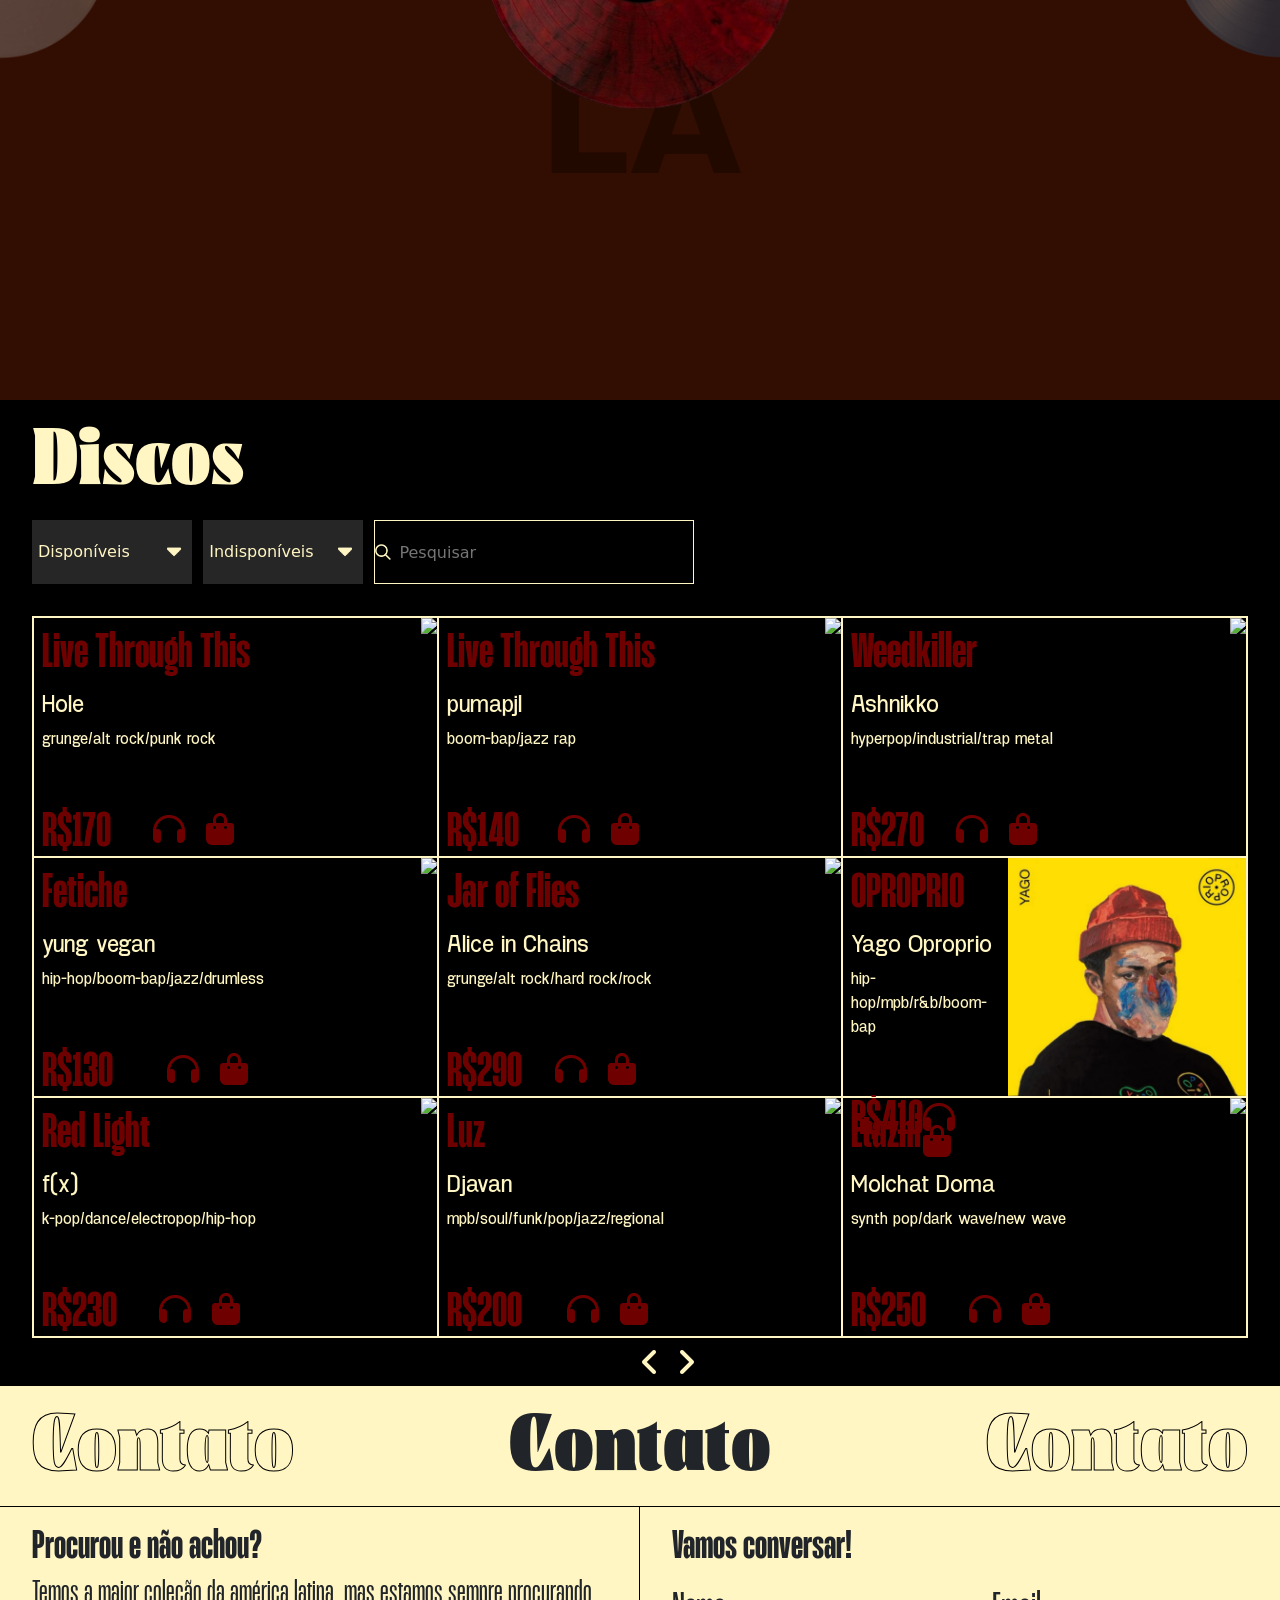
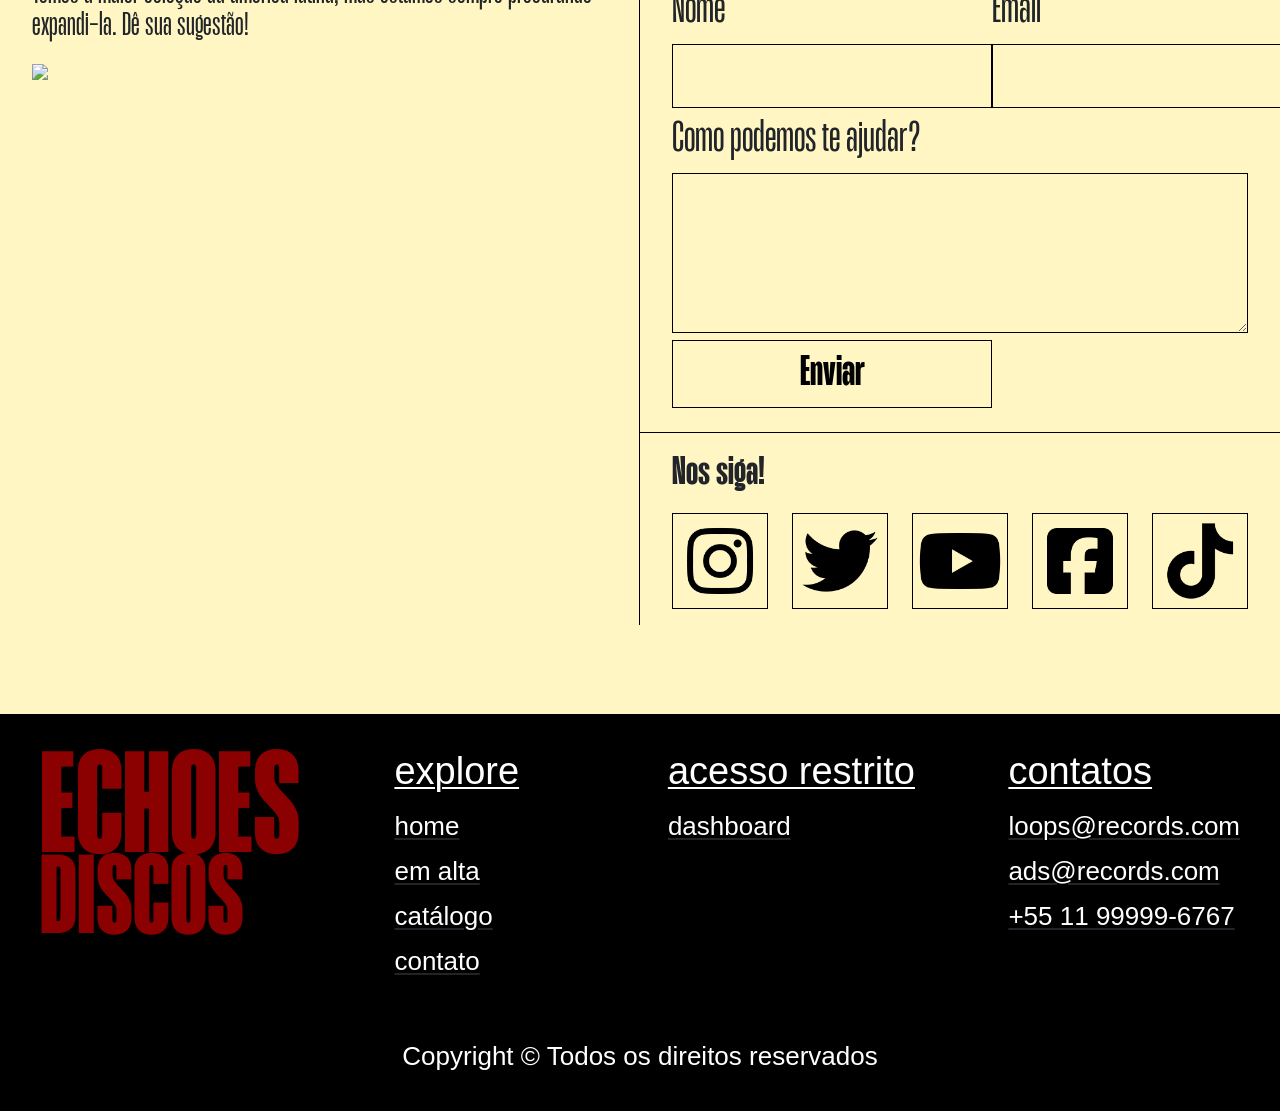
==== commit 56356dda: "commit 4.5 Sessão de contato finalizada, footer completa (sem interação)" ====
--- a/index.html
+++ b/index.html
@@ -312,28 +312,83 @@
     <div class="formulario">
       <h3 class="conversa">Vamos conversar!</h3>
 
-        <form class="dados">
-          <div class="cubos">
-            <div class="cube">
-              <label for="nome" class="label">Nome</label><br>
-              <input type="text" class="name-put" id="nome" placeholder="">
-            </div>
-            <div class="cube">
-              <label for="email" class="label">Email</label><br>
-              <input type="email" class="email-put" id="email" placeholder="">
-            </div>
-          </div>
-          <div class="sugira">
-            <label for="nome" class="label">Como podemos te ajudar?</label><br>
-            <textarea type="text" name="text" cols="35" rows="10" required></textarea>
-          </div>
-          <button type="submit" class="enviar">Enviar</button>
-        </form>
-      </div>
-    </div>
-  </div>
-
+      <form class="dados">
+        <div class="cubos">
+          <div class="cube">
+            <label for="nome" class="label">Nome</label><br>
+            <input type="text" class="name-put" id="nome" placeholder="">
+          </div>
+
+          <div class="cube">
+            <label for="email" class="label">Email</label><br>
+            <input type="email" class="email-put" id="email" placeholder="">
+          </div>
+        </div>
+
+        <div class="sugira">
+          <label for="nome" class="label">Como podemos te ajudar?</label><br>
+          <textarea type="text" name="text" cols="35" rows="10" required></textarea>
+        </div>
+
+        <button type="submit" class="enviar">Enviar</button>
+      </form>
+
+      <div class="sociais">
+        <div class="sociais-content">
+          <h3 class="siga">Nos siga!</h3>
+
+          <div class="redes">
+            <img class="icon-rede" src="/assets/img/instagram-brands-solid.png">
+            <img class="icon-rede" src="/assets/img/twitter-brands-solid.png">
+            <img class="icon-rede" src="/assets/img/youtube-brands-solid.png">
+            <img class="icon-rede" src="/assets/img/square-facebook-brands-solid.png">
+            <img class="icon-rede" src="/assets/img/tiktok-brands-solid.png">
+          </div>
+        </div>
+      </div>
 </section>
+
+<footer class="secao-footer">
+
+    <div class="logo-footer">
+      <h1>ECHOES</h1>
+      <h2>DISCOS</h2>
+    </div>
+
+    <div class="footer-coluna">
+      <h3>explore</h3>
+
+      <ul>
+        <li><a href="#">home</a></li>
+        <li><a href="#">em alta</a></li>
+        <li><a href="#">catálogo</a></li>
+        <li><a href="#">contato</a></li>
+      </ul>
+    </div>
+
+    <div class="footer-coluna">
+      <h3>acesso restrito</h3>
+
+      <ul>
+        <li><a href="#">dashboard</a></li>
+      </ul>
+    </div>
+    
+    <div class="footer-coluna">
+      <h3>contatos</h3>
+
+      <ul>
+        <li>loops@records.com</li>
+        <li>ads@records.com</li>
+        <li>+55 11 99999-6767</li>
+      </ul>
+    </div>
+
+    <div class="copyright">
+      Copyright © Todos os direitos reservados
+    </div>
+
+  </footer>
 
     <script src="https://cdn.jsdelivr.net/npm/bootstrap@5.3.8/dist/js/bootstrap.bundle.min.js" integrity="sha384-FKyoEForCGlyvwx9Hj09JcYn3nv7wiPVlz7YYwJrWVcXK/BmnVDxM+D2scQbITxI" crossorigin="anonymous"></script>
     <script src="script.js"></script>
--- a/style.css
+++ b/style.css
@@ -485,7 +485,6 @@
     padding-right: 2rem;
     padding-top: 1rem;
     padding-bottom: 1rem;
-    border-bottom: 1px solid black;
     height: fit-content;
 }
 
@@ -531,4 +530,114 @@
     font-weight: 800;
     font-size: 2.7rem;
     width: 20rem;
+}
+
+.sociais {
+    margin-top: 1.5rem;
+    border-top: 1px solid black;
+    width: calc(100% + 4rem);
+    margin-left: -2rem;
+}
+
+.sociais-content {
+    padding: 1rem 2rem 0 2rem;
+}
+
+.siga {
+    font-family: 'Mango';
+    font-weight: 800;
+    font-size: 2.5rem;
+}
+
+.redes {
+    display: flex;
+    justify-content: space-between;
+    align-items: center;
+    margin-top: 1rem;
+}
+
+.icon-rede {
+    width: 6rem;
+    cursor: pointer;
+    border: 1px solid black;
+}
+
+/* Footer */
+
+.secao-footer{
+    width: 100%;
+    background-color: #000;
+    padding: 35px 40px;
+    display: flex;
+    justify-content: space-between;
+    align-items: flex-start;
+    flex-wrap: wrap;
+    position: relative;
+}
+
+
+.logo-footer h1{
+    color: #8B0000;
+    font-size: 9rem;
+    font-family: 'Mango';
+    font-weight: 700;
+    line-height: 0.9;
+}
+
+.logo-footer h2{
+    color: #8B0000;
+    font-size: 7rem;
+    font-family: 'Mango';
+    font-weight: 700;
+    line-height: 0.3;
+}
+
+
+.footer-coluna{
+    min-width: 180px;
+    text-decoration: underline;
+    text-decoration-thickness: 2px;
+    text-underline-offset: 3px;
+}
+
+.footer-coluna h3{
+    color: white;
+    font-size: 38px;
+    margin-bottom: 12px;
+    font-family: 'Arial Narrow', sans-serif;
+    text-transform: lowercase;
+    text-decoration: underline;
+    text-decoration-thickness: 2px;
+    text-underline-offset: 3px;
+}
+
+.footer-coluna ul{
+    list-style: none;
+    margin-left: -2rem;
+}
+
+.footer-coluna ul li{
+    color: white;
+    margin-bottom: 6px;
+    font-size: 26px;
+    font-family: 'Arial Narrow', sans-serif;
+}
+
+.footer-coluna ul li a{
+    color: white;
+    text-decoration: none;
+}
+
+.footer-coluna ul li a:hover{
+    color: #8B0000;
+}
+
+
+.copyright{
+    width: 100%;
+    text-align: center;
+    color: white;
+    margin-top: 40px;
+    font-size: 26px;
+    font-family: 'Arial Narrow', sans-serif;
 }
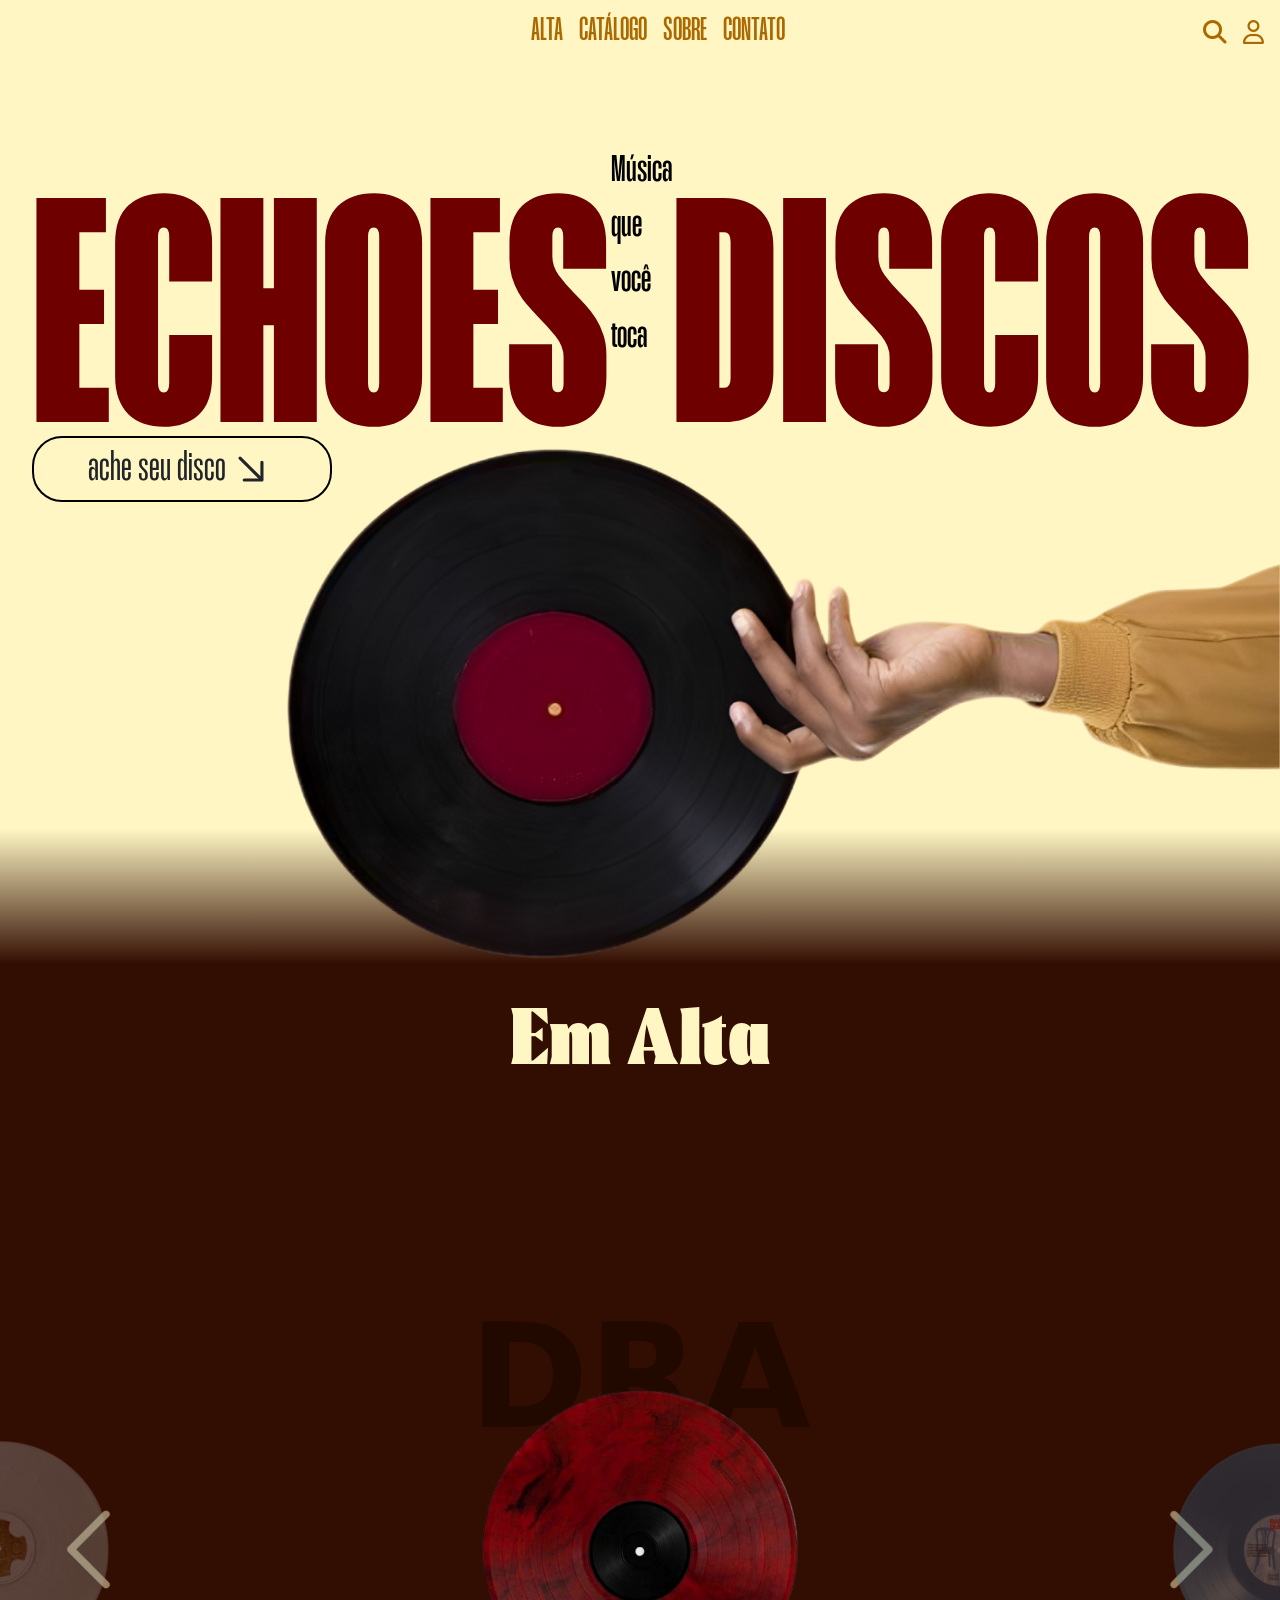
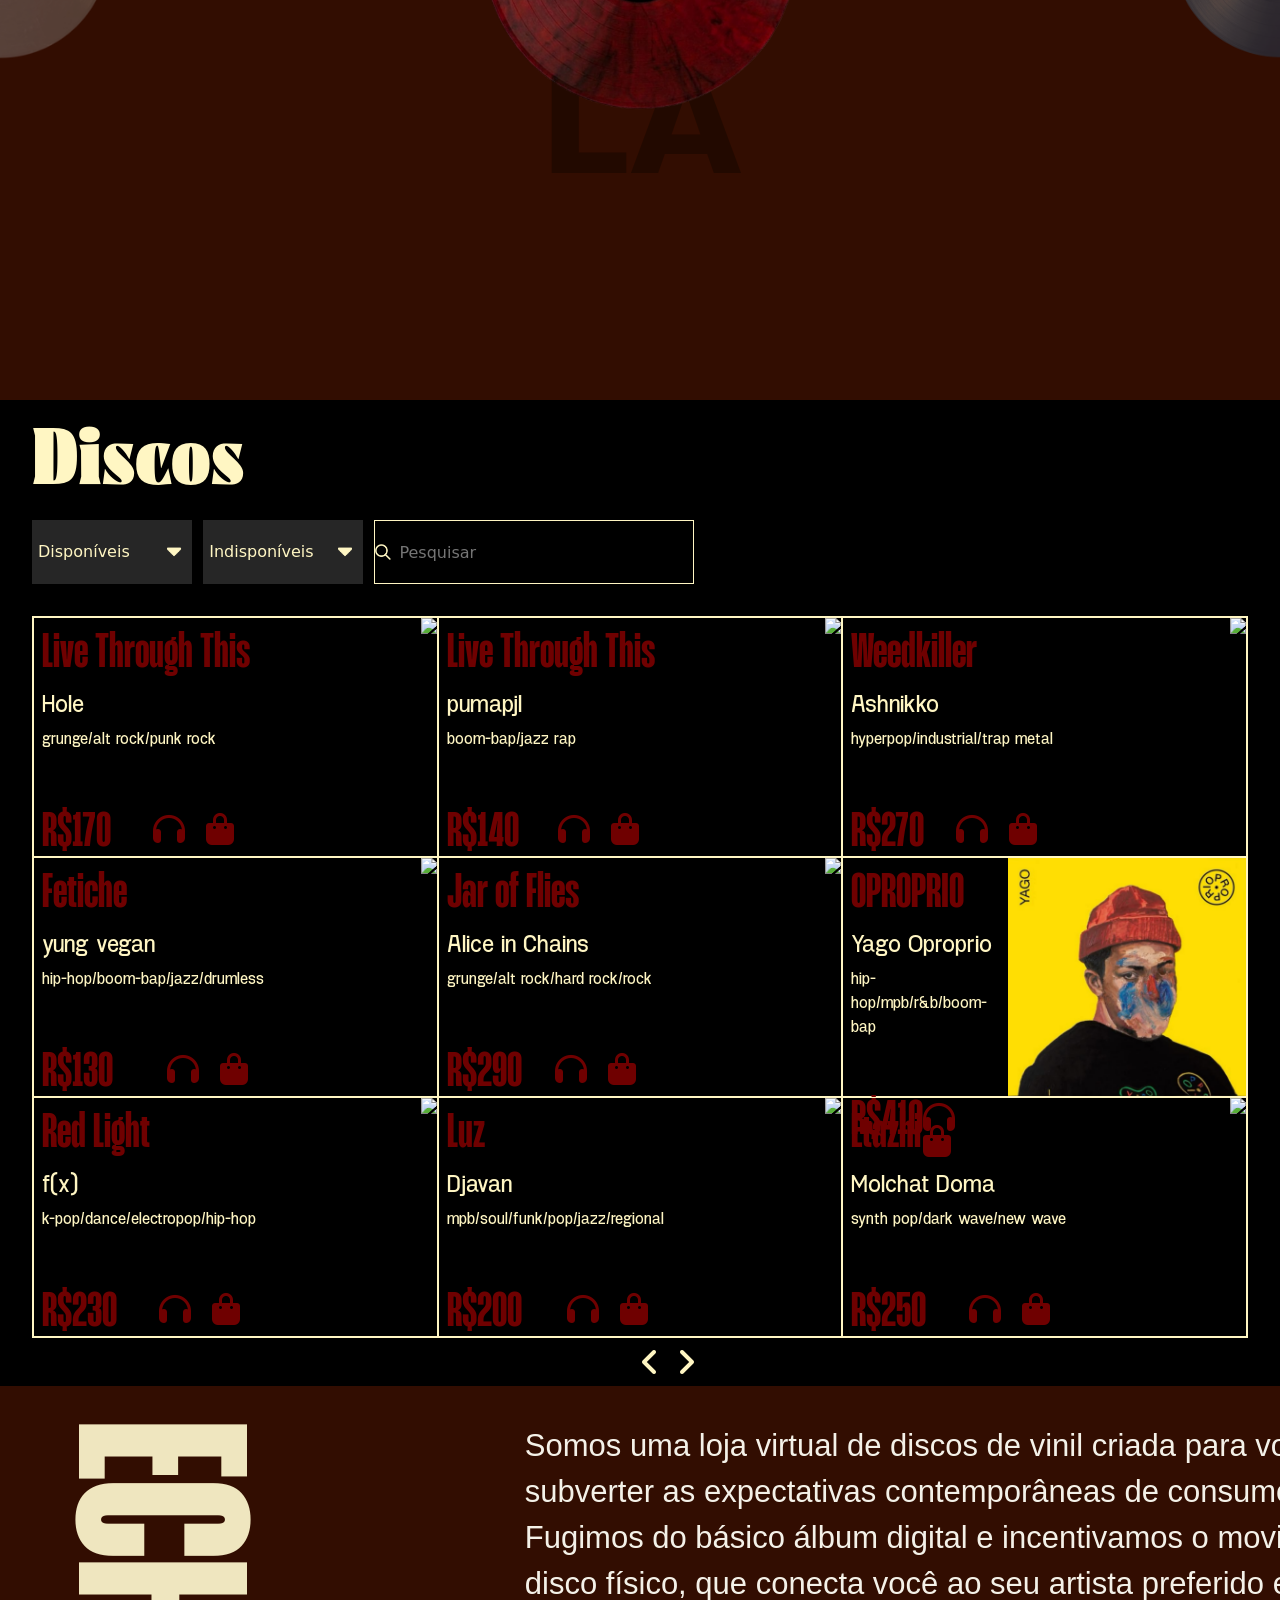
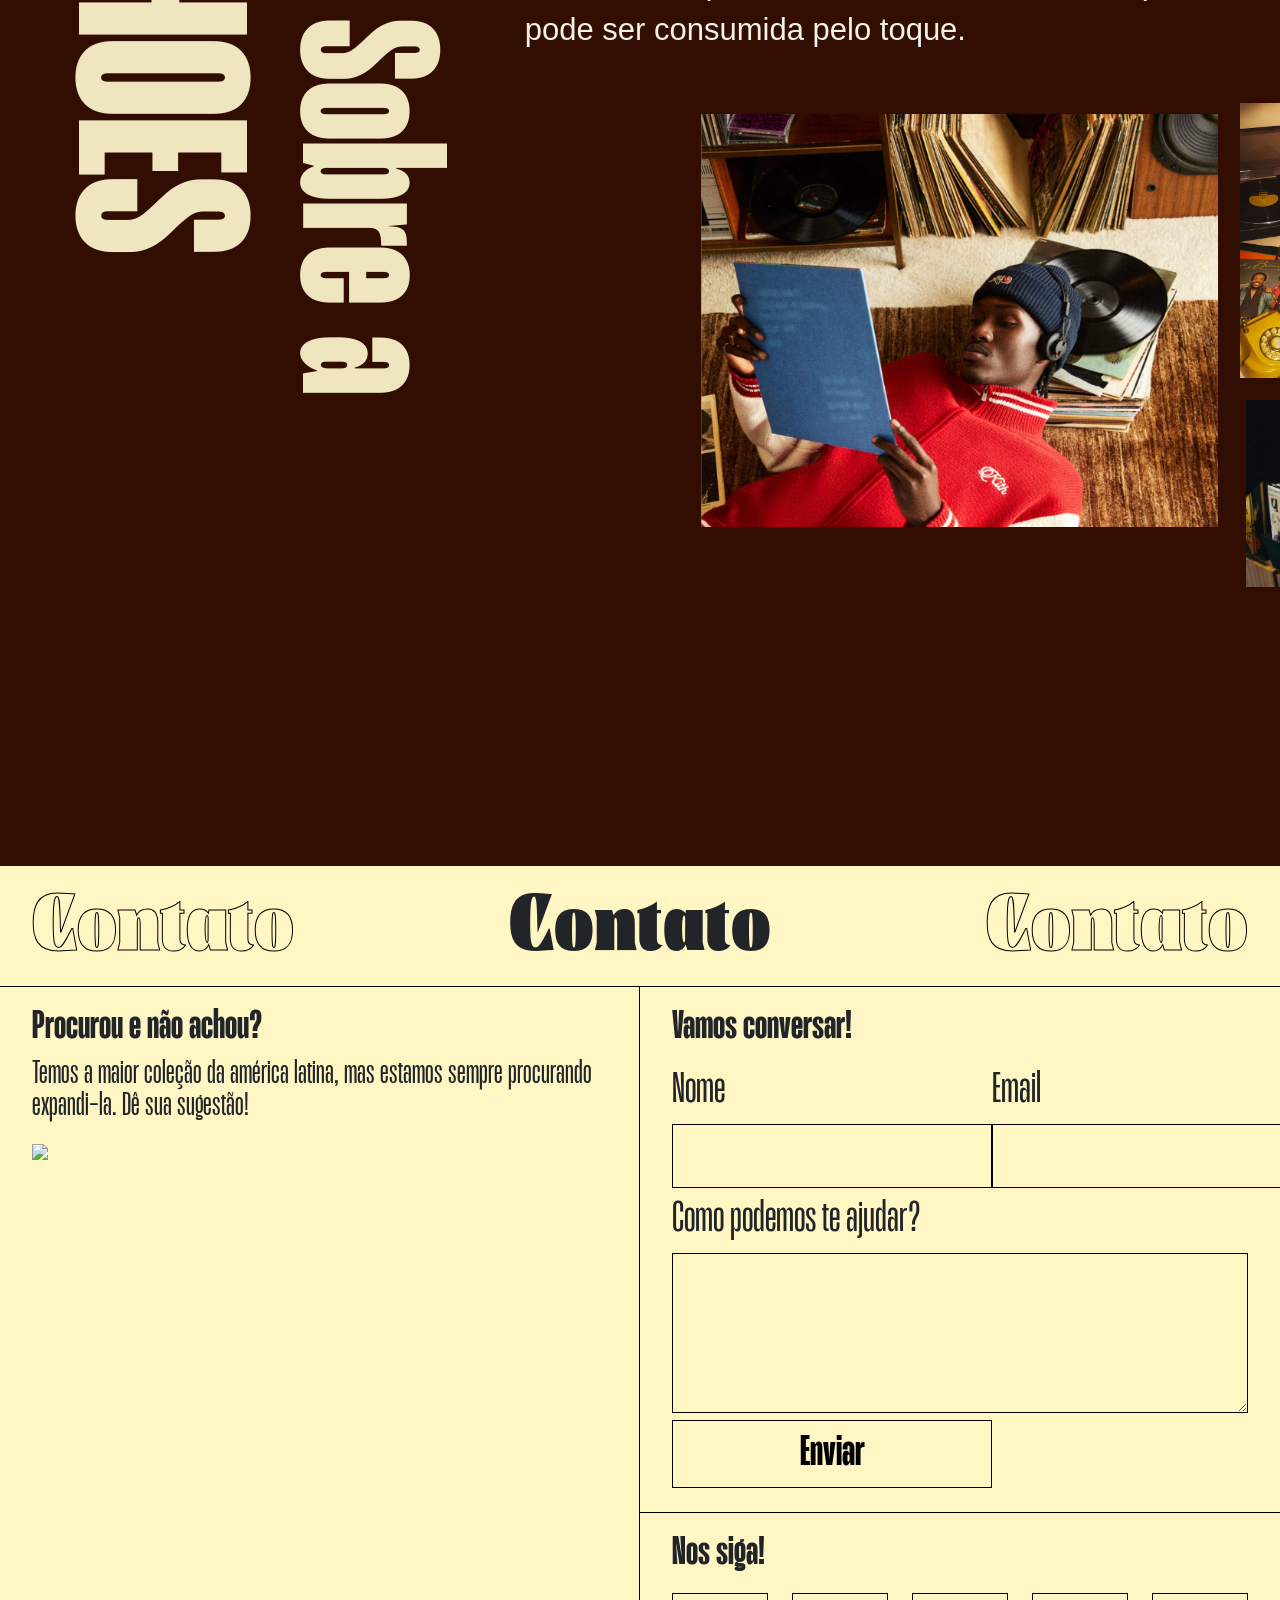
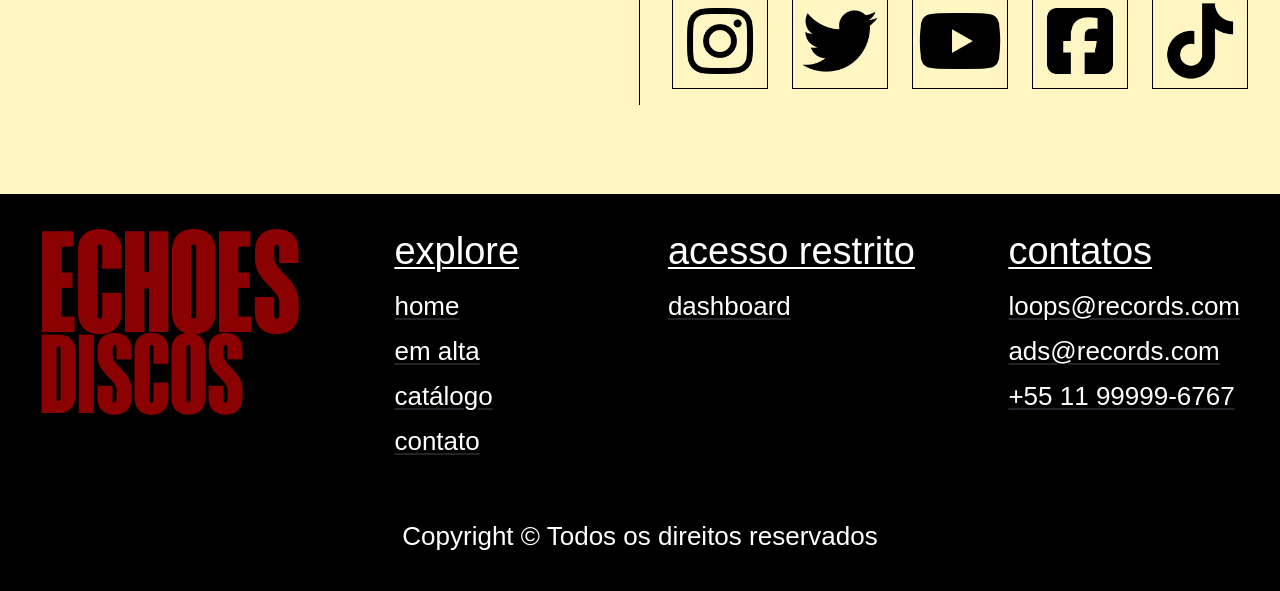
==== commit fe735029: "commit 5.0 Seção sobre completa, modal completo (em teoria, não fiz testes ainda pois o link ainda n" ====
--- a/index.html
+++ b/index.html
@@ -294,6 +294,32 @@
 
 </section>
 
+<section class="sobre">
+  <div class="titulo-vertical">
+        <h1>ECHOES</h1>
+        <h2>Sobre a</h2>
+    </div>
+
+    <div class="conteudo">
+      <p class="descricao">
+        Somos uma loja virtual de discos de vinil criada para você, que ama subverter as
+        expectativas contemporâneas de consumo de música. Fugimos do básico álbum
+        digital e incentivamos o movimento vintage do disco físico, que conecta você ao seu
+        artista preferido e com a arte que só pode ser consumida pelo toque.
+      </p>
+
+      <div class="galeria">
+        <img src="/assets/img/men.png" alt="men" class="img-men">
+        <div class="imagens-lado">
+            <img src="/assets/img/vinil.jpg" class="img-vinil">
+            <img src="/assets/img/discos.jpg" class="img-discos">
+        </div>
+      </div>
+
+    </div>
+
+  </section>
+
 <section class="contact">
 
   <div class="title-contact">
@@ -390,6 +416,33 @@
 
   </footer>
 
+  <div class="modal" id="modal">
+    <div class="modal-content">
+      <div class="modal-topo">
+        <div class="modal-imagem">
+          <img src="assets/img/ashnikko.png" alt="Album">
+        </div>
+        <div class="modal-info">
+          <h1>WEEDKILLER</h1>
+          <p><strong>Artista:</strong> Ashnikko</p>
+          <p><strong>Lançamento:</strong> 25 de agosto de 2023</p>
+          <p><strong>Gravadora:</strong> Parlophone, Warner</p>
+        </div>
+      </div>
+      <div class="modal-descricao">
+        <p>
+        Descrição: O álbum de estreia, WEEDKILLER, é uma coleção de músicas irresistíveis que aperfeiçoam o som ousado e eclético que define o trabalho de Ashnikko até o momento. Enquanto a aclamada mixtape DEMIDEVIL, de 2021, apresentou uma abordagem direta, abordando temas como revolução sexual e vingança, WEEDKILLER é mais alegórico. Um álbum parcialmente conceitual ambientado em um futuro distópico, o universo de WEEDKILLER criado por Ashnikko conta a história de uma civilização feérica ocupada e destruída por máquinas que se alimentam de matéria orgânica, onde a protagonista fada busca vingança tornando-se parte máquina – um comentário poético sobre desastres ambientais e a rápida evolução da tecnologia, ao mesmo tempo que confronta questões do mundo real, desde o empoderamento sexual até a guerra tecnológica e o colapso ecológico. Repleto de vulnerabilidade crua e rebeldia alegre, WEEDKILLER dá voz estrondosa aos oprimidos. Ao falar sobre o anúncio, Ashnikko declarou: "Meu coração bioluminescente está brilhando. Meu mundo feérico pós-apocalíptico está aqui para você explorar. Minhas asas foram arrancadas, mas eu as reconstruí usando peças da máquina WEEDKILLER. Eu sou a pessoa enviada aqui para eliminar você, WEEDKILLER."
+        </p>
+      </div>
+    <div class="modal-footer">
+      <button class="btn-carrinho">
+      Adicionar ao carrinho
+      </button>
+    <h2>R$270,00</h2>
+    </div>
+    </div>
+  </div>
+
     <script src="https://cdn.jsdelivr.net/npm/bootstrap@5.3.8/dist/js/bootstrap.bundle.min.js" integrity="sha384-FKyoEForCGlyvwx9Hj09JcYn3nv7wiPVlz7YYwJrWVcXK/BmnVDxM+D2scQbITxI" crossorigin="anonymous"></script>
     <script src="script.js"></script>
 </body>
--- a/style.css
+++ b/style.css
@@ -417,6 +417,88 @@
 
 /* Sobre */
 
+.sobre {
+    overflow-x: hidden;
+    background-color: var(--vermelho-fundo);
+    width: 100%;
+    min-height: 120vh;
+    display: flex;
+}
+
+.titulo-vertical {
+    display: flex;
+}
+
+.titulo-vertical h1 {
+    writing-mode: vertical-lr;
+    font-size: 15rem;
+    color: #efe6bf;
+    font-family: 'Mango';
+    font-weight: 700;
+    margin-top: 2.2rem !important;
+    margin-right: -3rem !important;
+    margin: 0px;
+}
+
+.titulo-vertical h2 {
+    writing-mode: vertical-lr;
+    font-size: 12rem;
+    color: #efe6bf;
+    font-family: 'Mango';
+    font-weight: 700;
+    margin-top: 14.5rem !important;
+    margin: 0px;
+    padding: 0px;
+}
+
+.conteudo {
+    flex: 1;
+    padding-top: 2.2px;
+}
+
+.descricao {
+    max-width: 1078px;
+    color: #f4f1e8;
+    margin-left: -11rem;
+    margin-top: 2.2rem;
+    font-size: 31px;
+    line-height: 1.48;
+    font-family: 'Arial Narrow', sans-serif;
+    margin-bottom: 50px;
+}
+
+.galeria {
+    display: flex;
+    align-items: flex-start;
+    gap: 22px;
+}
+
+.imagens-lado {
+    display: flex;
+    flex-direction: column;
+    gap: 22px;
+}
+
+.img-men {
+    width: 517px;
+    height: 413px;
+    object-fit: cover;
+    margin-top: 11px;
+}
+
+.img-vinil {
+    width: 231px;
+    height: 275px;
+    object-fit: cover;
+}
+
+.img-discos {
+    width: 308px;
+    height: 187px;
+    object-fit: cover;
+    margin-left: 6px;
+}
+
 /* Contato */
 
 .contact {
@@ -640,4 +722,80 @@
     margin-top: 40px;
     font-size: 26px;
     font-family: 'Arial Narrow', sans-serif;
+}
+
+/* Modal */
+
+.modal{
+    width: 47.5rem;
+    background: #000;
+    padding: 1.25rem;
+    border: 0.5rem solid #111;
+}
+
+.modal-content{
+    border: 0.0625rem solid #8f7d3d;
+    padding: 1.125rem;
+}
+
+.modal-topo{
+    display: flex;
+    gap: 1.375rem;
+}
+
+.modal-imagem img{
+    width: 20rem;
+    height: 19.6875rem;
+    object-fit: cover;
+    border: 0.0625rem solid #8f7d3d;
+}
+
+.modal-info{
+    color: white;
+    display: flex;
+    flex-direction: column;
+    gap: 1.5625rem;
+}
+
+.modal-info h1{
+    font-size: 4.25rem;
+    font-family: Impact, sans-serif;
+}
+
+.modal-info p{
+    font-size: 1.75rem;
+    line-height: 1.1;
+}
+
+.modal-descricao{
+    margin-top: 1.5625rem;
+}
+
+.modal-descricao p{
+    color: white;
+    font-size: 1.125rem;
+    line-height: 1.4;
+}
+
+.modal-footer{
+    margin-top: 1.75rem;
+    display: flex;
+    justify-content: space-between;
+    align-items: center;
+}
+
+.btn-carrinho{
+    background: #b87900;
+    color: white;
+    border: none;
+    width: 29rem;
+    padding: 1.125rem 2.1875rem;
+    font-size: 1.375rem;
+    cursor: pointer;
+}
+
+.modal-footer h2{
+    color: white;
+    font-size: 3.125rem;
+    font-family: Impact, sans-serif;
 }
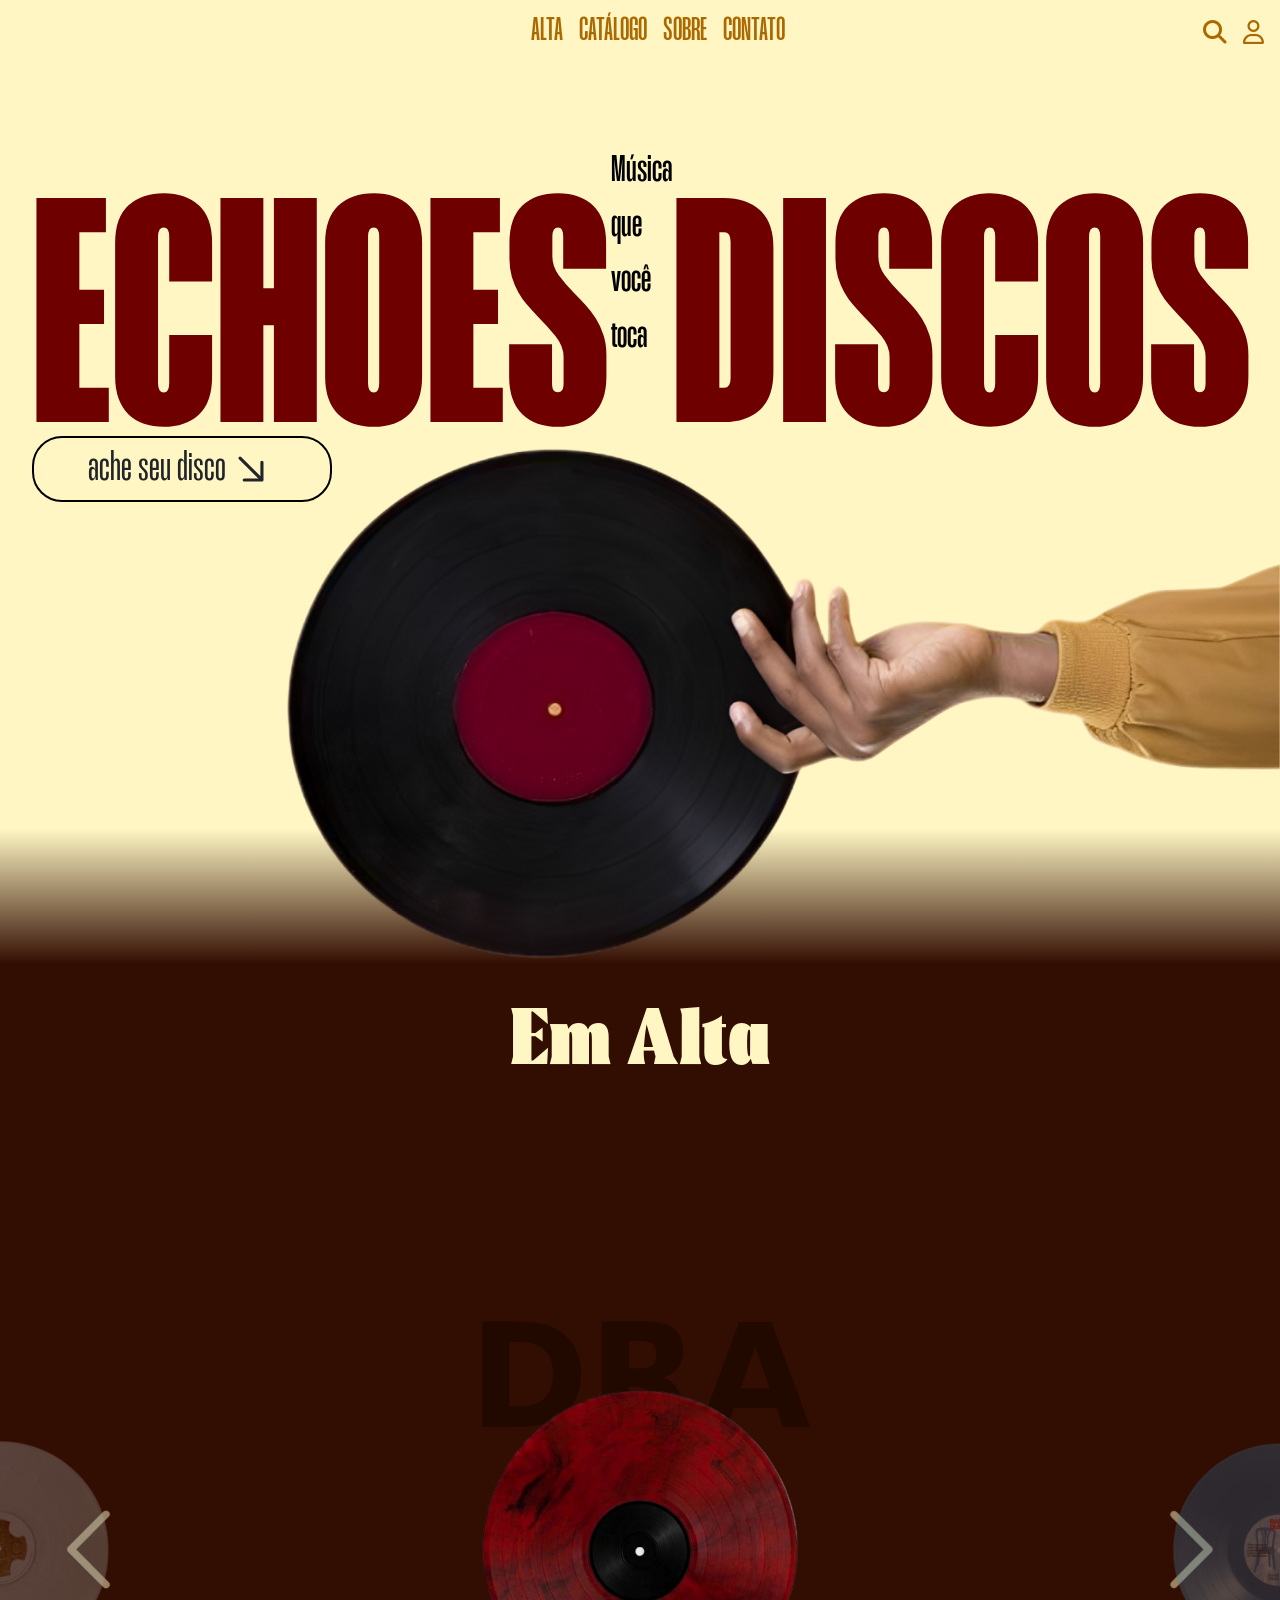
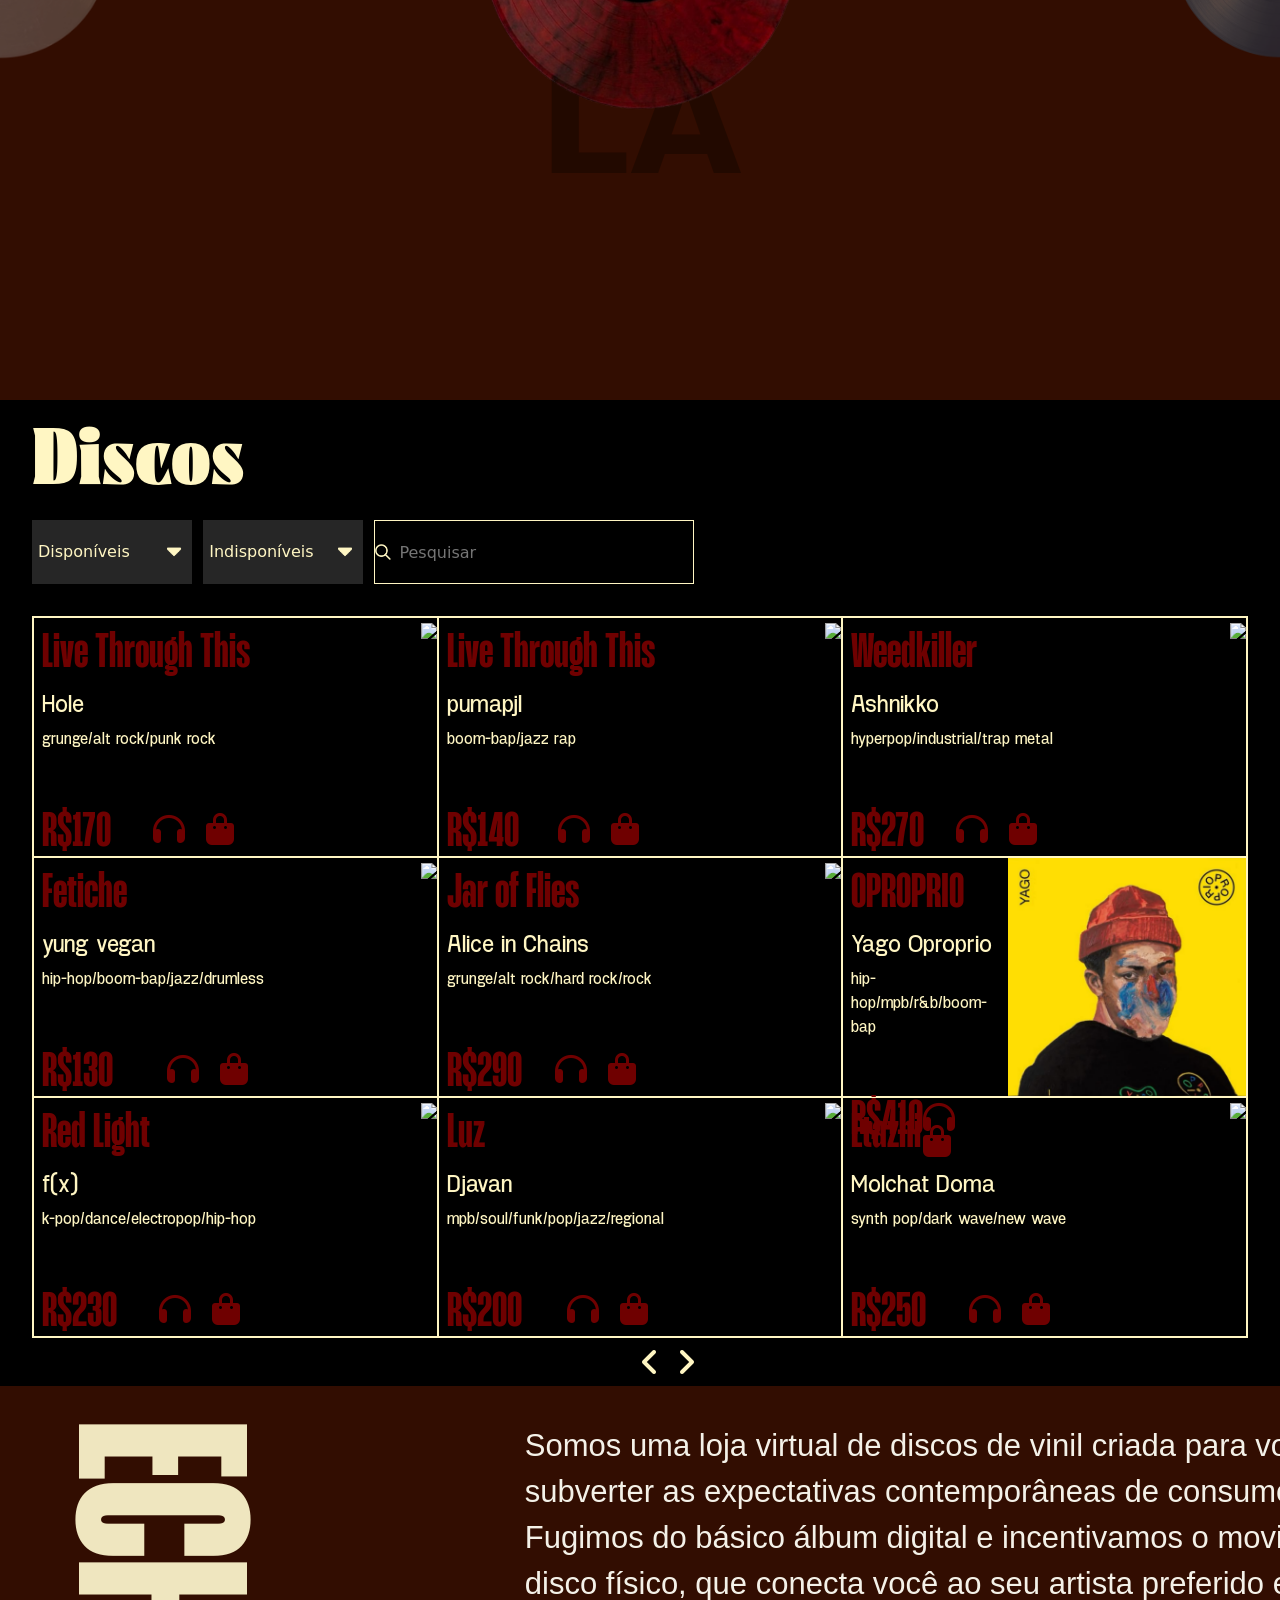
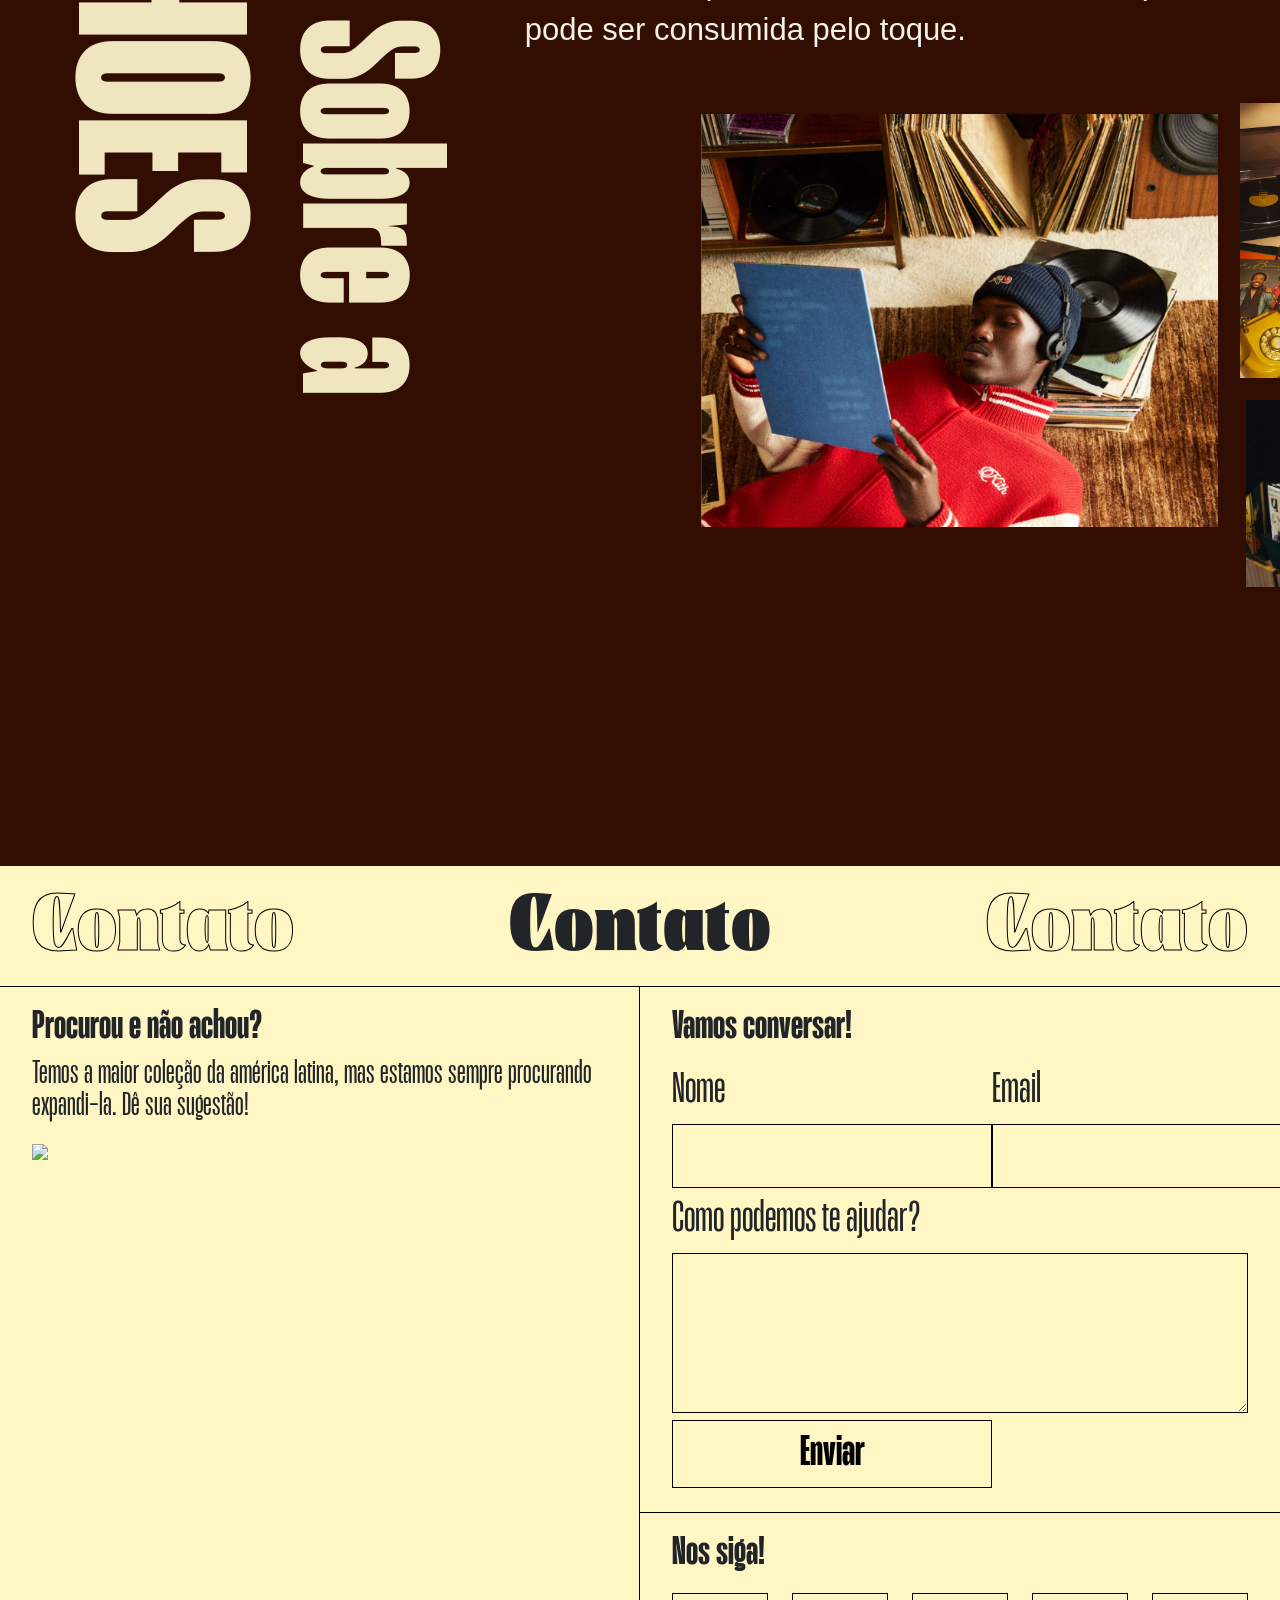
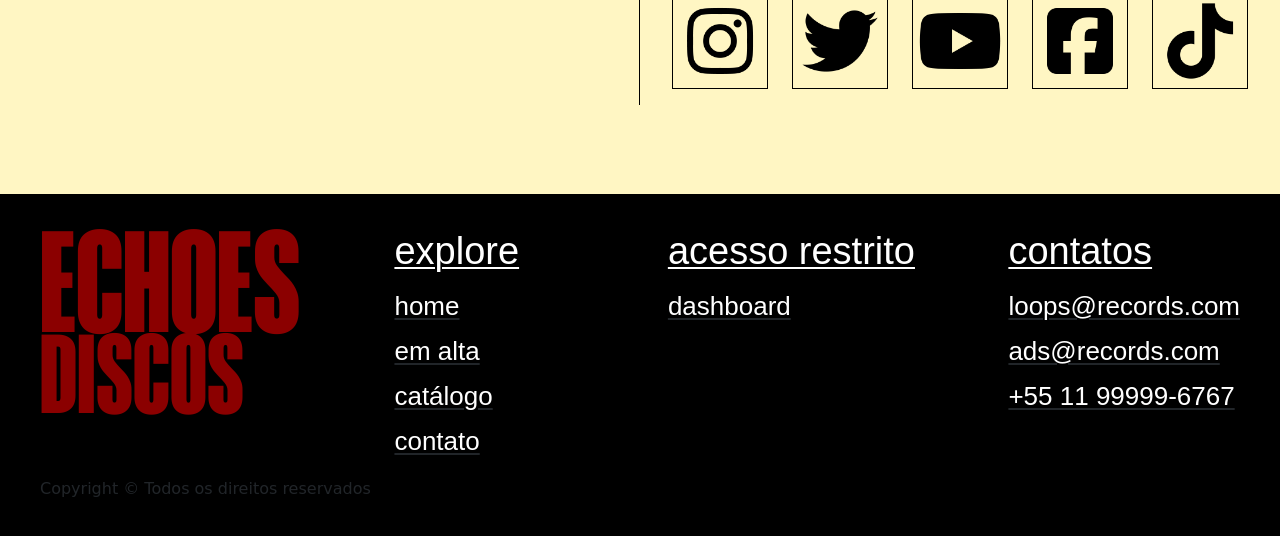
==== commit d8bd2b60: "commit 6.0 Modal completo e funcional" ====
--- a/index.html
+++ b/index.html
@@ -20,16 +20,16 @@
             <div class="collapse navbar-collapse" id="navbarNav">
                 <ul class="navbar-nav">
                     <li class="nav-item">
-                    <a class="nav-link" href="#">Alta</a>
+                    <a class="nav-link" href="#alta">Alta</a>
                     </li>
                     <li class="nav-item">
-                    <a class="nav-link" href="#">Catálogo</a>
+                    <a class="nav-link" href="#catalogue">Catálogo</a>
                     </li>
                     <li class="nav-item">
-                    <a class="nav-link" href="#">Sobre</a>
+                    <a class="nav-link" href="#sobre">Sobre</a>
                     </li>
                     <li class="nav-item">
-                    <a class="nav-link" href="#">Contato</a>
+                    <a class="nav-link" href="#contact">Contato</a>
                     </li>
                 </ul>
             </div>
@@ -41,7 +41,7 @@
     </nav>
 
     <!-- Hero -->
-    <section class="hero">
+    <section class="hero" id="hero">
 
         <div class="title">
             <h1 class="echoes">ECHOES</h1>
@@ -61,7 +61,7 @@
 
     <!-- Carrossel Em ALta -->
 
-    <h2 class="page-title">Em Alta</h2>
+    <h2 class="page-title" id="alta">Em Alta</h2>
 
     <div id="customCarousel" class="carousel slide" data-bs-ride="carousel">
 
@@ -72,7 +72,9 @@
 
           <h1 class="bg-text">DRA<br>CU<br>LA</h1>
 
-          <img src="./assets/img/dracula.png" class="disco-principal">
+          <a href="#album-modal">
+            <img src="./assets/img/dracula.png" class="disco-principal">
+          </a>
 
           <div class="side-preview left">
             <img src="./assets/img/mansbff.png">
@@ -90,7 +92,9 @@
           
           <h1 class="bg-text">DEBÍ<br>TIRAR<br>MAS<br>FOTOS</h1>
 
-          <img src="./assets/img/dtmf.png" class="disco-principal">
+          <a href="#album-modal">
+            <img src="./assets/img/dtmf.png" class="disco-principal">
+          </a>
 
           <div class="side-preview left">
             <img src="./assets/img/dracula.png">
@@ -108,7 +112,9 @@
 
           <h1 class="bg-text">MAN'S<br>BEST<br>FRIEND</h1>
 
-          <img src="./assets/img/mansbff.png" class="disco-principal">
+          <a href="#album-modal">
+            <img src="./assets/img/mansbff.png" class="disco-principal">
+          </a>
 
           <div class="side-preview left">
             <img src="./assets/img/dtmf.png">
@@ -134,7 +140,7 @@
 </div>
 
 <!-- Catálogo -->
-<section class="catalogue">
+<section class="catalogue" id="catalogue">
 
   <div class="row">
     <h2 class="page-title-discos">Discos</h2>
@@ -163,7 +169,7 @@
           </div>
         </div>
       </div>
-      <img class="cover" src="/assets/img/hole.png">
+      <a href="#album-modal"><img class="cover" src="/assets/img/hole.png"></a>
     </div>
     <div class="disco">
       <div class="info">
@@ -178,7 +184,7 @@
           </div>
         </div>
       </div>
-      <img class="cover" src="/assets/img/pumapjl.png">
+      <a href="#album-modal"><img class="cover" src="/assets/img/pumapjl.png"></a>
     </div>
     <div class="disco">
       <div class="info">
@@ -193,7 +199,7 @@
           </div>
         </div>
       </div>
-      <img class="cover" src="/assets/img/ashnikko.png">
+      <a href="#album-modal"><img class="cover" src="/assets/img/ashnikko.png"></a>
     </div>
     <div class="disco">
       <div class="info">
@@ -208,7 +214,7 @@
           </div>
         </div>
       </div>
-      <img class="cover" src="/assets/img/vegan.png">
+      <a href="#album-modal"><img class="cover" src="/assets/img/vegan.png"></a>
     </div>
     <div class="disco">
       <div class="info">
@@ -223,7 +229,7 @@
           </div>
         </div>
       </div>
-      <img class="cover" src="/assets/img/alice.png">
+      <a href="#album-modal"><img class="cover" src="/assets/img/alice.png"></a>
     </div>
     <div class="disco">
       <div class="info">
@@ -238,7 +244,7 @@
           </div>
         </div>
       </div>
-      <img class="cover" src="/assets/img/yago.png">
+      <a href="#album-modal"><img class="cover" src="/assets/img/yago.png"></a>
     </div>
     <div class="disco">
       <div class="info">
@@ -253,7 +259,7 @@
           </div>
         </div>
       </div>
-      <img class="cover" src="/assets/img/fx.png">
+      <a href="#album-modal"><img class="cover" src="/assets/img/fx.png"></a>
     </div>
     <div class="disco">
       <div class="info">
@@ -268,11 +274,11 @@
           </div>
         </div>
       </div>
-      <img class="cover" src="/assets/img/djavan.png">
-    </div>
-    <div class="disco">
-      <div class="info">
-        <h3 class="name">Etazhi </h3>
+      <a href="#album-modal"><img class="cover" src="/assets/img/djavan.png"></a>
+    </div>
+    <div class="disco">
+      <div class="info">
+        <h3 class="name">Etazhi</h3>
         <h4 class="artist">Molchat Doma</h4>
         <p class="genres">synth pop/dark wave/new wave</p>
         <div class="price">
@@ -283,7 +289,7 @@
           </div>
         </div>
       </div>
-      <img class="cover" src="/assets/img/molchat.png">
+      <a href="#album-modal"><img class="cover" src="/assets/img/molchat.png"></a>
     </div>
   </div>
 
@@ -294,7 +300,7 @@
 
 </section>
 
-<section class="sobre">
+<section class="sobre" id="sobre">
   <div class="titulo-vertical">
         <h1>ECHOES</h1>
         <h2>Sobre a</h2>
@@ -320,7 +326,7 @@
 
   </section>
 
-<section class="contact">
+<section class="contact" id="contact">
 
   <div class="title-contact">
     <h2 class="page-title-contato-inv">Contato</h2>
@@ -416,32 +422,39 @@
 
   </footer>
 
-  <div class="modal" id="modal">
+  <div class="album-modal" id="album-modal">
+
+    <a href="#" class="modal-fundo"></a>
+
     <div class="modal-content">
+
       <div class="modal-topo">
         <div class="modal-imagem">
           <img src="assets/img/ashnikko.png" alt="Album">
         </div>
         <div class="modal-info">
           <h1>WEEDKILLER</h1>
-          <p><strong>Artista:</strong> Ashnikko</p>
-          <p><strong>Lançamento:</strong> 25 de agosto de 2023</p>
-          <p><strong>Gravadora:</strong> Parlophone, Warner</p>
-        </div>
-      </div>
+          <p>Artista: Ashnikko</p>
+          <p>Lançamento: 25 de agosto de 2023</p>
+          <p>Gravadora: Parlophone, Warner</p>
+        </div>
+      </div>
+
       <div class="modal-descricao">
         <p>
-        Descrição: O álbum de estreia, WEEDKILLER, é uma coleção de músicas irresistíveis que aperfeiçoam o som ousado e eclético que define o trabalho de Ashnikko até o momento. Enquanto a aclamada mixtape DEMIDEVIL, de 2021, apresentou uma abordagem direta, abordando temas como revolução sexual e vingança, WEEDKILLER é mais alegórico. Um álbum parcialmente conceitual ambientado em um futuro distópico, o universo de WEEDKILLER criado por Ashnikko conta a história de uma civilização feérica ocupada e destruída por máquinas que se alimentam de matéria orgânica, onde a protagonista fada busca vingança tornando-se parte máquina – um comentário poético sobre desastres ambientais e a rápida evolução da tecnologia, ao mesmo tempo que confronta questões do mundo real, desde o empoderamento sexual até a guerra tecnológica e o colapso ecológico. Repleto de vulnerabilidade crua e rebeldia alegre, WEEDKILLER dá voz estrondosa aos oprimidos. Ao falar sobre o anúncio, Ashnikko declarou: "Meu coração bioluminescente está brilhando. Meu mundo feérico pós-apocalíptico está aqui para você explorar. Minhas asas foram arrancadas, mas eu as reconstruí usando peças da máquina WEEDKILLER. Eu sou a pessoa enviada aqui para eliminar você, WEEDKILLER."
+        Descrição: O álbum de estreia, WEEDKILLER, é uma coleção de músicas irresistíveis que aperfeiçoam o som ousado e eclético que define o trabalho de Ashnikko até o momento. Enquanto a aclamada mixtape DEMIDEVIL, de 2021, apresentou uma abordagem direta, abordando temas como revolução sexual e vingança, WEEDKILLER é mais alegórico. Um álbum parcialmente conceitual ambientado em um futuro distópico, o universo de WEEDKILLER criado por Ashnikko conta a história de uma civilização feérica ocupada e destruída por máquinas que se alimentam de matéria orgânica, onde a protagonista fada busca vingança tornando-se parte máquina.
         </p>
       </div>
-    <div class="modal-footer">
-      <button class="btn-carrinho">
-      Adicionar ao carrinho
-      </button>
-    <h2>R$270,00</h2>
-    </div>
-    </div>
-  </div>
+
+      <div class="modal-footer">
+        <button class="btn-carrinho">
+          Adicionar ao carrinho
+        </button>
+
+        <h2>R$270,00</h2>
+      </div>
+    </div>
+</div>
 
     <script src="https://cdn.jsdelivr.net/npm/bootstrap@5.3.8/dist/js/bootstrap.bundle.min.js" integrity="sha384-FKyoEForCGlyvwx9Hj09JcYn3nv7wiPVlz7YYwJrWVcXK/BmnVDxM+D2scQbITxI" crossorigin="anonymous"></script>
     <script src="script.js"></script>
--- a/style.css
+++ b/style.css
@@ -715,87 +715,116 @@
 }
 
 
-.copyright{
-    width: 100%;
-    text-align: center;
-    color: white;
-    margin-top: 40px;
-    font-size: 26px;
-    font-family: 'Arial Narrow', sans-serif;
-}
-
-/* Modal */
-
-.modal{
-    width: 47.5rem;
-    background: #000;
-    padding: 1.25rem;
-    border: 0.5rem solid #111;
+.album-modal{
+    width:100vw;
+    height:100vh;
+    display:none;
+    position:fixed;
+    inset:0;
+    z-index:9999;
+    justify-content:center;
+    align-items:center;
+}
+
+.album-modal:target{
+    display:flex;
+}
+
+.modal-fundo{
+    position:absolute;
+    inset:0;
+    background:rgba(0,0,0,.6);
 }
 
 .modal-content{
-    border: 0.0625rem solid #8f7d3d;
-    padding: 1.125rem;
+    width:40rem;
+    max-width:90vw;
+    max-height:90vh;
+    background:#000;
+    border:1px solid var(--bege);
+    position:relative;
+    z-index:1;
 }
 
 .modal-topo{
-    display: flex;
-    gap: 1.375rem;
+    display:flex;
+    gap:1.375rem;
 }
 
 .modal-imagem img{
-    width: 20rem;
-    height: 19.6875rem;
-    object-fit: cover;
-    border: 0.0625rem solid #8f7d3d;
+    width:17rem;
+    height:17rem;
+    object-fit:cover;
+    border:1px solid var(--bege);
 }
 
 .modal-info{
-    color: white;
-    display: flex;
-    flex-direction: column;
-    gap: 1.5625rem;
+    color:white;
+    display:flex;
+    flex-direction:column;
+    gap:2rem;
 }
 
 .modal-info h1{
-    font-size: 4.25rem;
-    font-family: Impact, sans-serif;
+    font-size:4.25rem;
+    font-family:'Mango';
+    font-weight:800;
+    text-align:center;
+    margin:0;
+    padding-top:1rem;
+    padding-bottom:0;
+    margin-bottom:-2rem;
 }
 
 .modal-info p{
-    font-size: 1.75rem;
-    line-height: 1.1;
-}
-
-.modal-descricao{
-    margin-top: 1.5625rem;
+    font-family:'Mango';
+    font-weight:600;
+    font-size:2.5rem;
+    line-height:2rem;
+    margin:0;
 }
 
 .modal-descricao p{
-    color: white;
-    font-size: 1.125rem;
-    line-height: 1.4;
+    color:white;
+    font-size:1.6rem;
+    font-family:'Mango';
+    font-weight:500;
+    line-height:1.4;
+    padding-bottom:0;
+    padding-left:1rem;
+    padding-right:1rem;
+    margin-bottom:0;
+    padding-top:1rem;
 }
 
 .modal-footer{
-    margin-top: 1.75rem;
-    display: flex;
-    justify-content: space-between;
-    align-items: center;
+    margin-top:1.75rem;
+    display:flex;
+    justify-content:space-between;
+    align-items:center;
 }
 
 .btn-carrinho{
-    background: #b87900;
-    color: white;
-    border: none;
-    width: 29rem;
-    padding: 1.125rem 2.1875rem;
-    font-size: 1.375rem;
-    cursor: pointer;
+    background:#b87900;
+    font-family:'Mango';
+    display:flex;
+    justify-content:center;
+    align-items:center;
+    color:white;
+    border:none;
+    width:29rem;
+    padding:1.125rem 2.1875rem;
+    margin-left:1rem;
+    margin-top:-1rem;
+    font-size:2.5rem;
+    cursor:pointer;
+    height:3.7rem;
 }
 
 .modal-footer h2{
-    color: white;
-    font-size: 3.125rem;
-    font-family: Impact, sans-serif;
+    color:white;
+    font-size:3.125rem;
+    font-family:'Mango';
+    font-weight:700;
+    padding-right:1rem;
 }
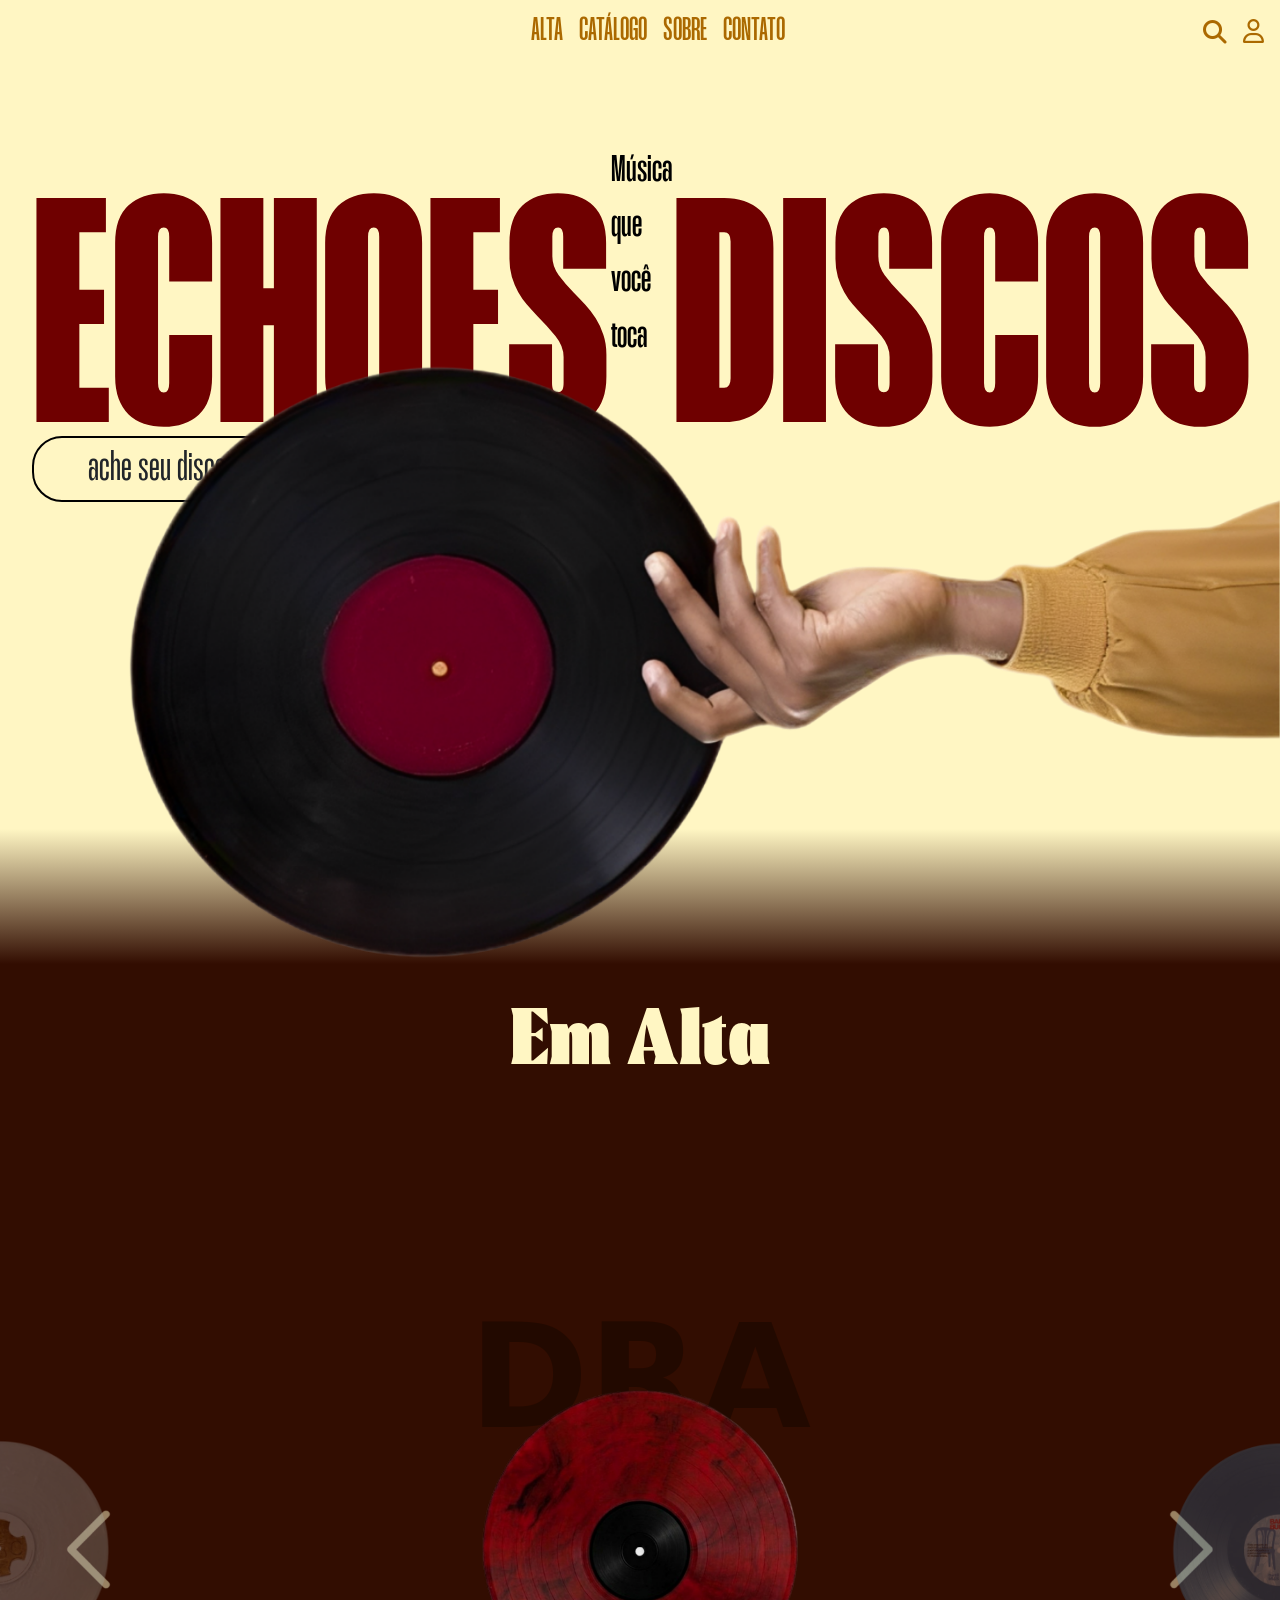
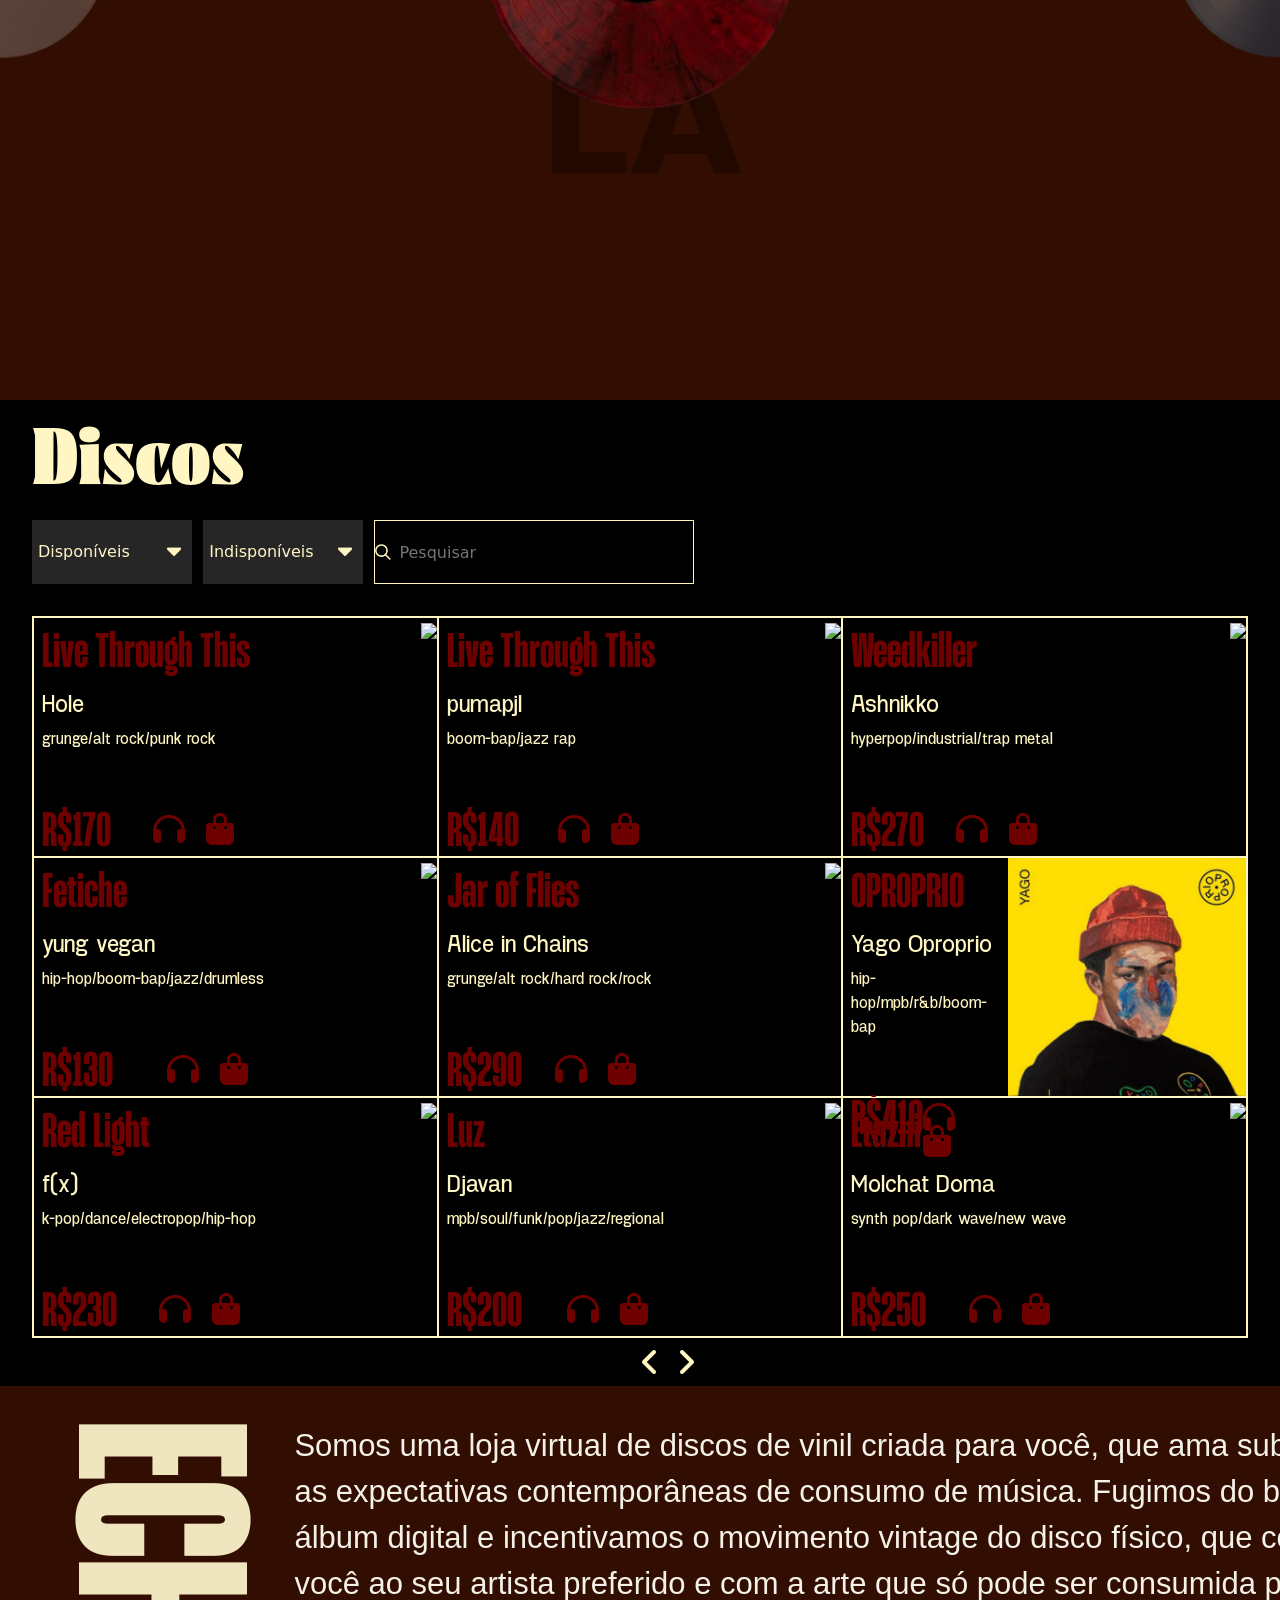
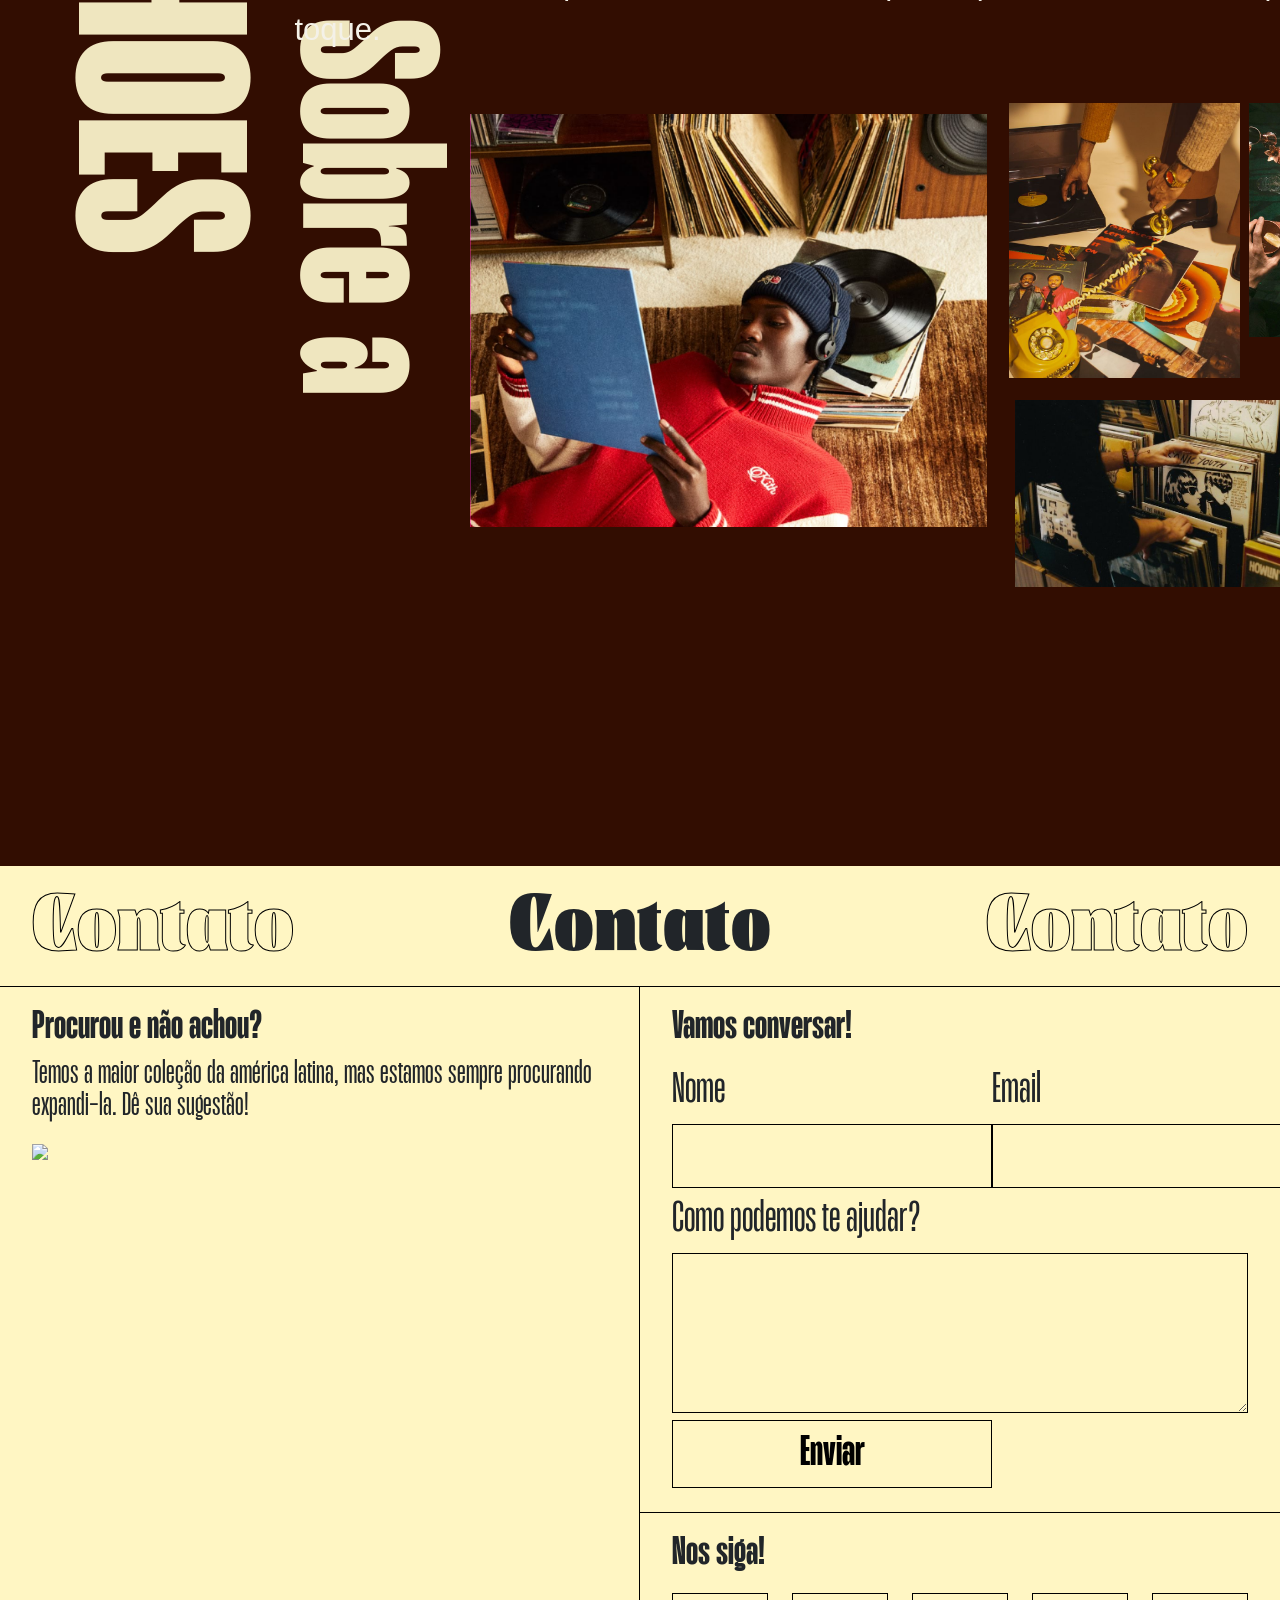
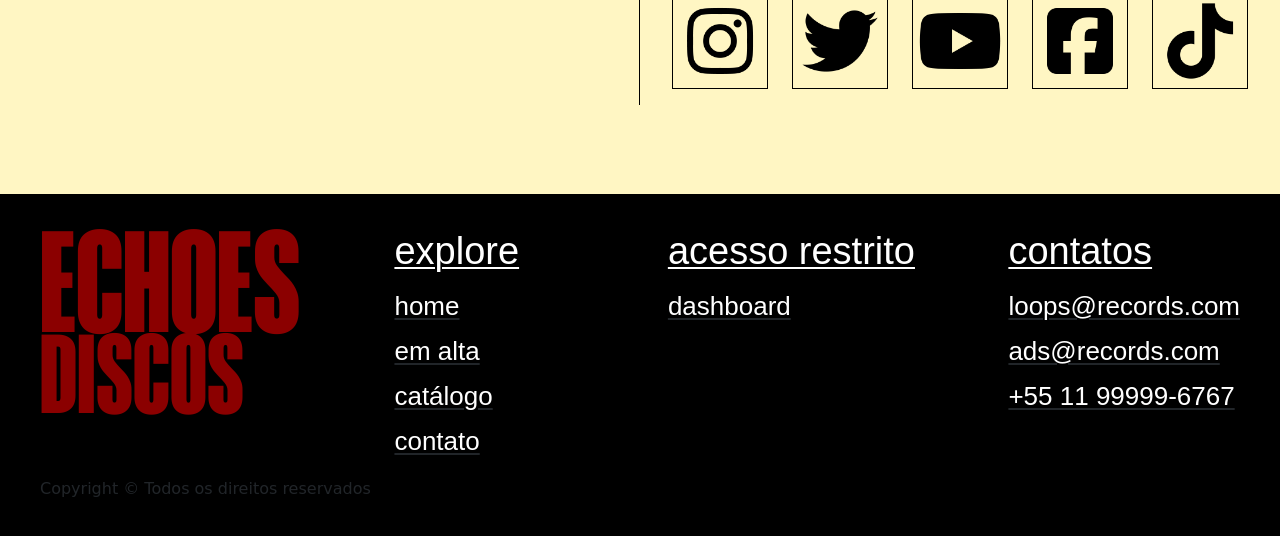
==== commit ea61eef2: "commit 7.0 Página de login e dashboard (feitos pela Isabela) implementadas" ====
--- a/index.html
+++ b/index.html
@@ -37,7 +37,7 @@
         
         
         <i class="fa-solid fa-magnifying-glass fa-xl" style="color: #ab6900;"></i>
-        <i class="fa-regular fa-user fa-xl" style="color: #ab6900;"></i>
+        <a href="login.html"><i class="fa-regular fa-user fa-xl" style="color: #ab6900;"></i></a>
     </nav>
 
     <!-- Hero -->
@@ -320,6 +320,7 @@
             <img src="/assets/img/vinil.jpg" class="img-vinil">
             <img src="/assets/img/discos.jpg" class="img-discos">
         </div>
+        <img class="disco-2" src="assets/img/disco-2.jpg">
       </div>
 
     </div>
--- a/style.css
+++ b/style.css
@@ -126,7 +126,7 @@
 }
 
 .arm-vinyl {
-    width: 63rem;
+    width: 73rem;
 }
 
 /* Hero - textos */
@@ -499,6 +499,11 @@
     margin-left: 6px;
 }
 
+.disco-2 {
+    width: 22rem;
+    margin-left: -6rem;
+}
+
 /* Contato */
 
 .contact {
@@ -714,6 +719,7 @@
     color: #8B0000;
 }
 
+/* Modal */
 
 .album-modal{
     width:100vw;
@@ -827,4 +833,224 @@
     font-family:'Mango';
     font-weight:700;
     padding-right:1rem;
+}
+
+/* Dashboard (parte da Isa) */
+
+.body-admin {
+    background-color: rgba(61, 11, 13, 1);
+    color: white;
+}
+
+.div-painel {
+    background-color: rgba(150, 97, 12, 1); /* O fundo agora fica na div inteira */
+    padding: 10px 40px; /* Espaçamento interno */
+    display: flex;
+    justify-content: space-between;
+    align-items: center;
+}
+
+/* Remova o background do h2 para não conflitar */
+.div-painel h2 {
+    background-color: transparent; 
+    padding: 0;
+    margin: 0;
+}
+
+/* Estilização do Botão de Sair */
+.btn-sair {
+    background-color: transparent;
+    color: white;
+    border: 2px solid white;
+    padding: 8px 20px;
+    border-radius: 5px;
+    font-weight: bold;
+    transition: all 0.3s ease;
+    cursor: pointer;
+}
+
+.btn-sair:hover {
+    background-color: white;
+    color: rgba(150, 97, 12, 1);
+}
+
+.img-disco-topo {
+    width: 400px; 
+    margin-left: -80px; 
+    margin-top: -30px;
+}
+
+/* --- SEÇÃO ADICIONAR --- */
+.adiciona-container {
+    width: 1150px; 
+    height: 100px; 
+    margin-top: 40px; 
+    border-radius: 20px;
+}
+
+.adiciona h1 {
+    margin-top: 20px; /* Ajuste o valor conforme necessário */
+}
+
+.input-group-custom {
+    width: 450px; 
+    margin-left: 170px;
+}
+
+.input-group-right {
+    width: 450px; 
+    margin-left: 300px;
+}
+
+.btn-cadastrar-disco {
+    width: 500px; 
+    height: 50px; 
+    background-color: rgba(150, 97, 12, 0.9); 
+    border-radius: 5px; 
+    margin-left: 500px;
+    border: 1px solid white;
+}
+
+/* --- TÍTULO DO ESTOQUE (NOVO) --- */
+.estoque-titulo-container {
+    background-color: rgba(159, 78, 35, 1);
+    width: 1300px;
+    height: 70px;
+    margin-left: 100px;
+    border-radius: 5px;
+}
+
+.estoque-titulo-texto {
+    color: rgba(251, 223, 162, 1);
+    text-align: center;
+    padding-top: 8px;
+}
+
+/* --- ESTILO DAS LISTAS (ESTOQUE) --- */
+.estoque-container {
+    background-color: rgb(255, 224, 156); 
+    width: 1300px; 
+    margin-left: 100px; 
+    border-radius: 5px; 
+    color: rgba(159, 78, 35, 1);
+}
+
+.btn-lista {
+    width: 100%;
+    height: 60px;
+    background-color: rgb(255, 224, 156);
+    color: rgba(159, 78, 35, 1);
+    border: none;
+    border-bottom: 3px solid rgba(159, 78, 35, 1);
+    font-size: 28px;
+    display: flex;
+    justify-content: space-between;
+    align-items: center;
+    padding: 0 25px;
+}
+
+.lista-discos {
+    display: none;
+    padding: 0;
+    margin: 0;
+    list-style: none;
+}
+
+.lista-discos li {
+    background-color: rgba(156, 135, 89, 0.72);
+    color: white;
+    height: 50px;
+    border-bottom: 1px solid rgba(159, 78, 35, 1);
+    display: flex;
+    justify-content: space-between;
+    align-items: center;
+    padding: 0 25px;
+    font-size: 20px;
+}
+
+.lista-discos li span { width: 30px; }
+.lista-discos li strong { font-weight: normal; font-size: 24px; }
+
+/* --- HISTÓRICO DE COMPRAS --- */
+.compra-header-titulo {
+    background-color: rgba(150, 97, 12, 1);
+    width: 1300px;
+    height: 60px; 
+    margin-left: 100px; 
+    border-radius: 5px; 
+    color: rgb(255, 224, 156);
+}
+
+.card-historico {
+    width: 1300px;
+    margin-left: 100px; 
+    height: 150px;
+    background-color: rgba(61, 11, 13, 1); 
+    flex-direction: column;
+}
+
+.cliente-tag {
+    width: 100%; 
+    height: 40px; 
+    margin: 0;
+    padding-left: 10px;
+}
+
+/* Cores específicas dos cabeçalhos das compras */
+.bg-maria { background-color: rgba(251, 223, 162, 0.54); }
+.bg-gabriel { background-color: #9f4e238a; }
+
+
+/* --- AJUSTES PARA CELULARES (Media Query) --- */
+@media (max-width: 768px) {
+    /* Ajusta o topo e imagem */
+    .img-disco-topo {
+        width: 150px;
+        margin-left: 0;
+        margin-top: 0;
+        display: block;
+        margin: 0 auto;
+    }
+
+    /* Remove as larguras fixas de 1150px/1300px e margens de 100px */
+    .adiciona-container, 
+    .estoque-titulo-container, 
+    .estoque-container, 
+    .compra-header-titulo, 
+    .card-historico {
+        width: 95% !important;
+        margin-left: auto !important;
+        margin-right: auto !important;
+        height: auto; /* Permite que o conteúdo cresça verticalmente */
+    }
+
+    /* Ajusta os grupos de input para ficarem um embaixo do outro */
+    .input-group-custom, 
+    .input-group-right {
+        width: 90% !important;
+        margin-left: auto !important;
+        margin-right: auto !important;
+    }
+
+    /* Ajusta o botão de cadastrar */
+    .btn-cadastrar-disco {
+        width: 90% !important;
+        margin-left: auto !important;
+        margin-right: auto !important;
+        display: block;
+    }
+
+    /* Ajusta o formulário para não quebrar o layout */
+    .card-body .d-flex {
+        flex-direction: column !important;
+    }
+
+    /* Ajuste de fontes para não estourarem no mobile */
+    .btn-lista {
+        font-size: 20px;
+    }
+    
+    .lista-discos li {
+        font-size: 16px;
+    }
 }
